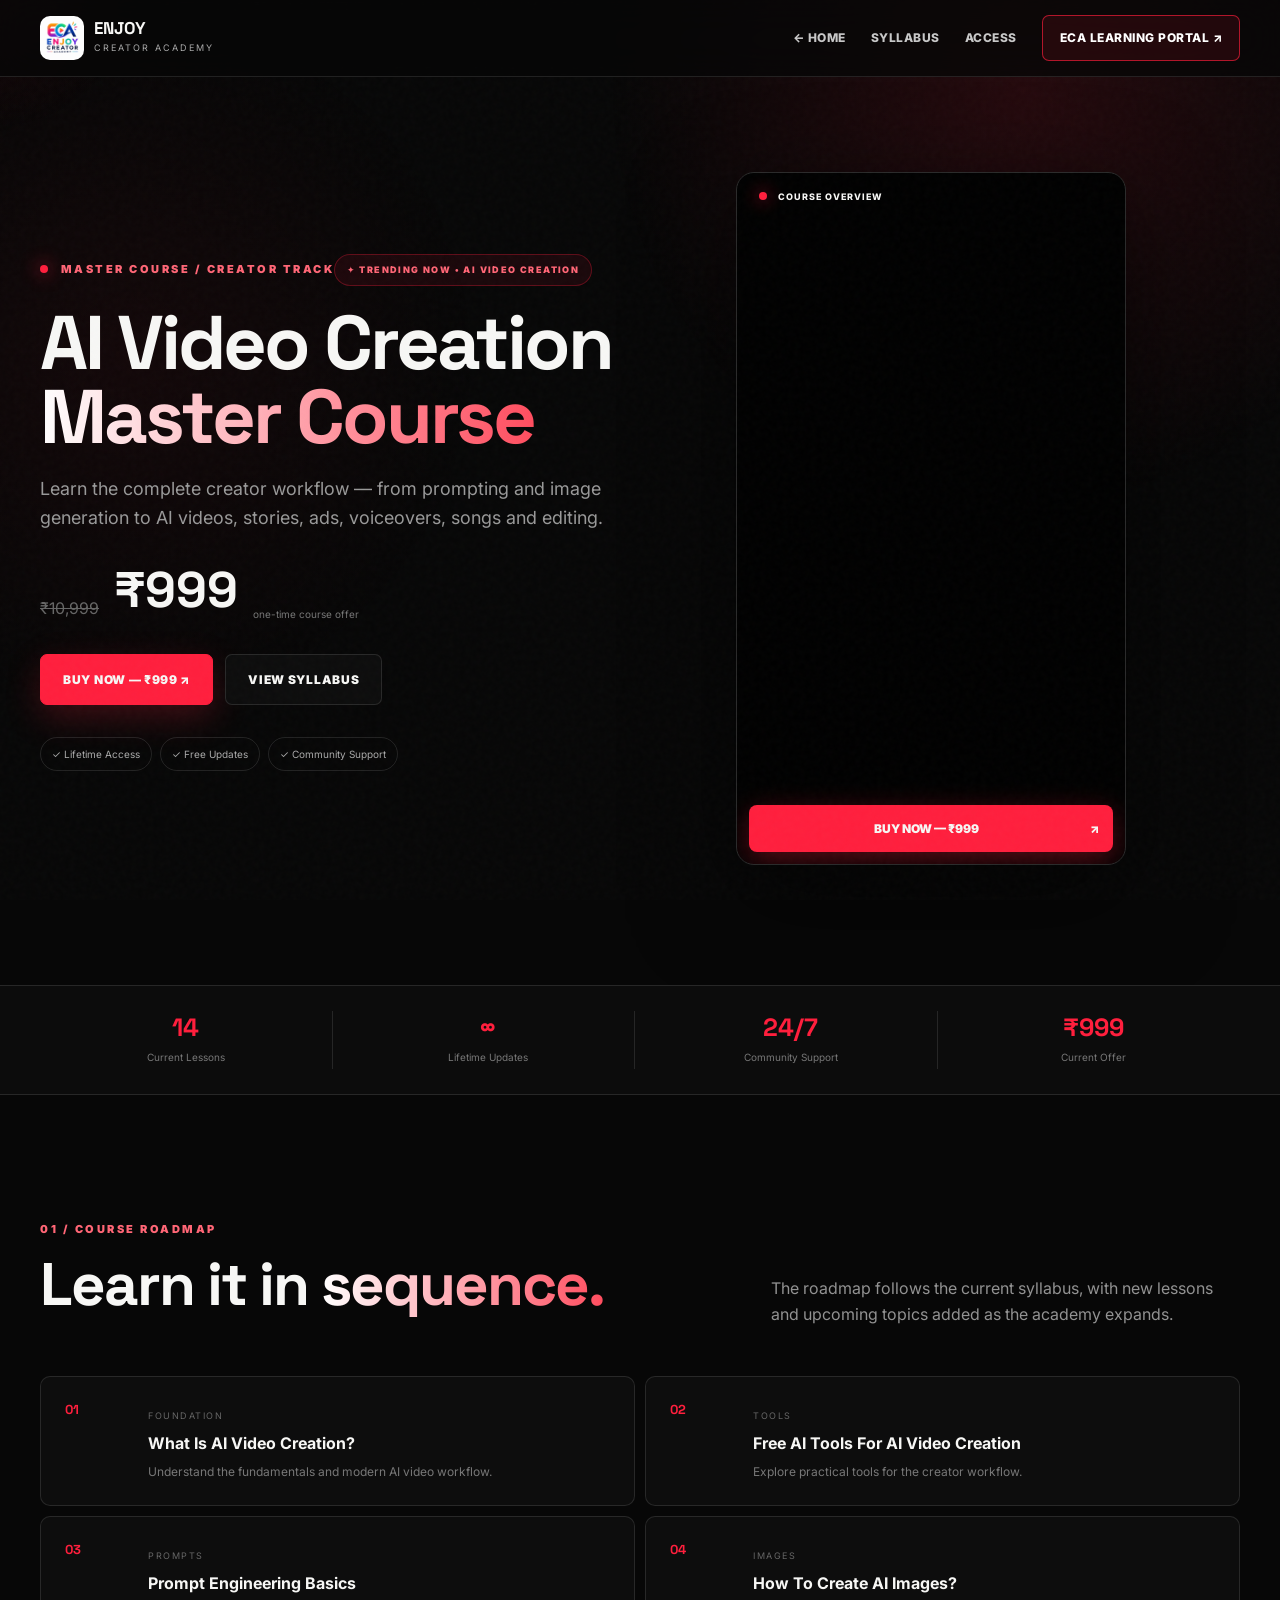
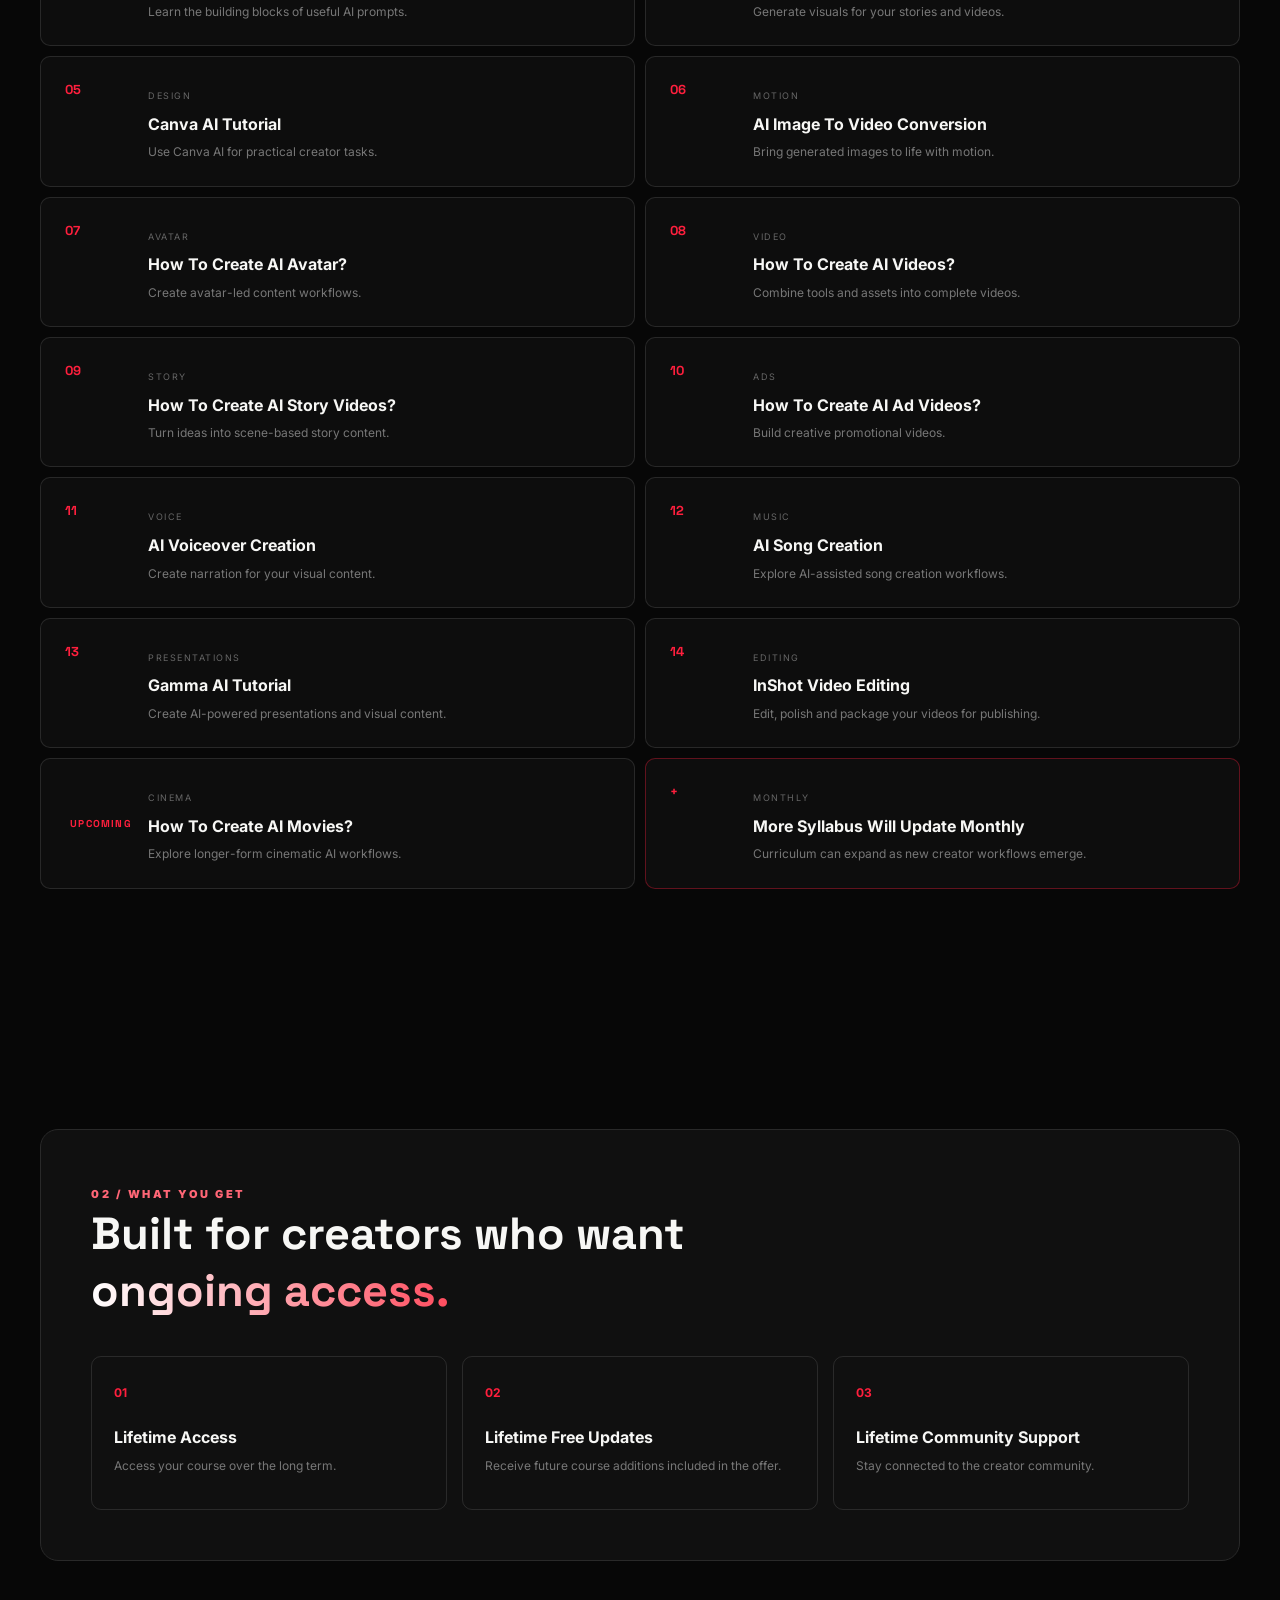
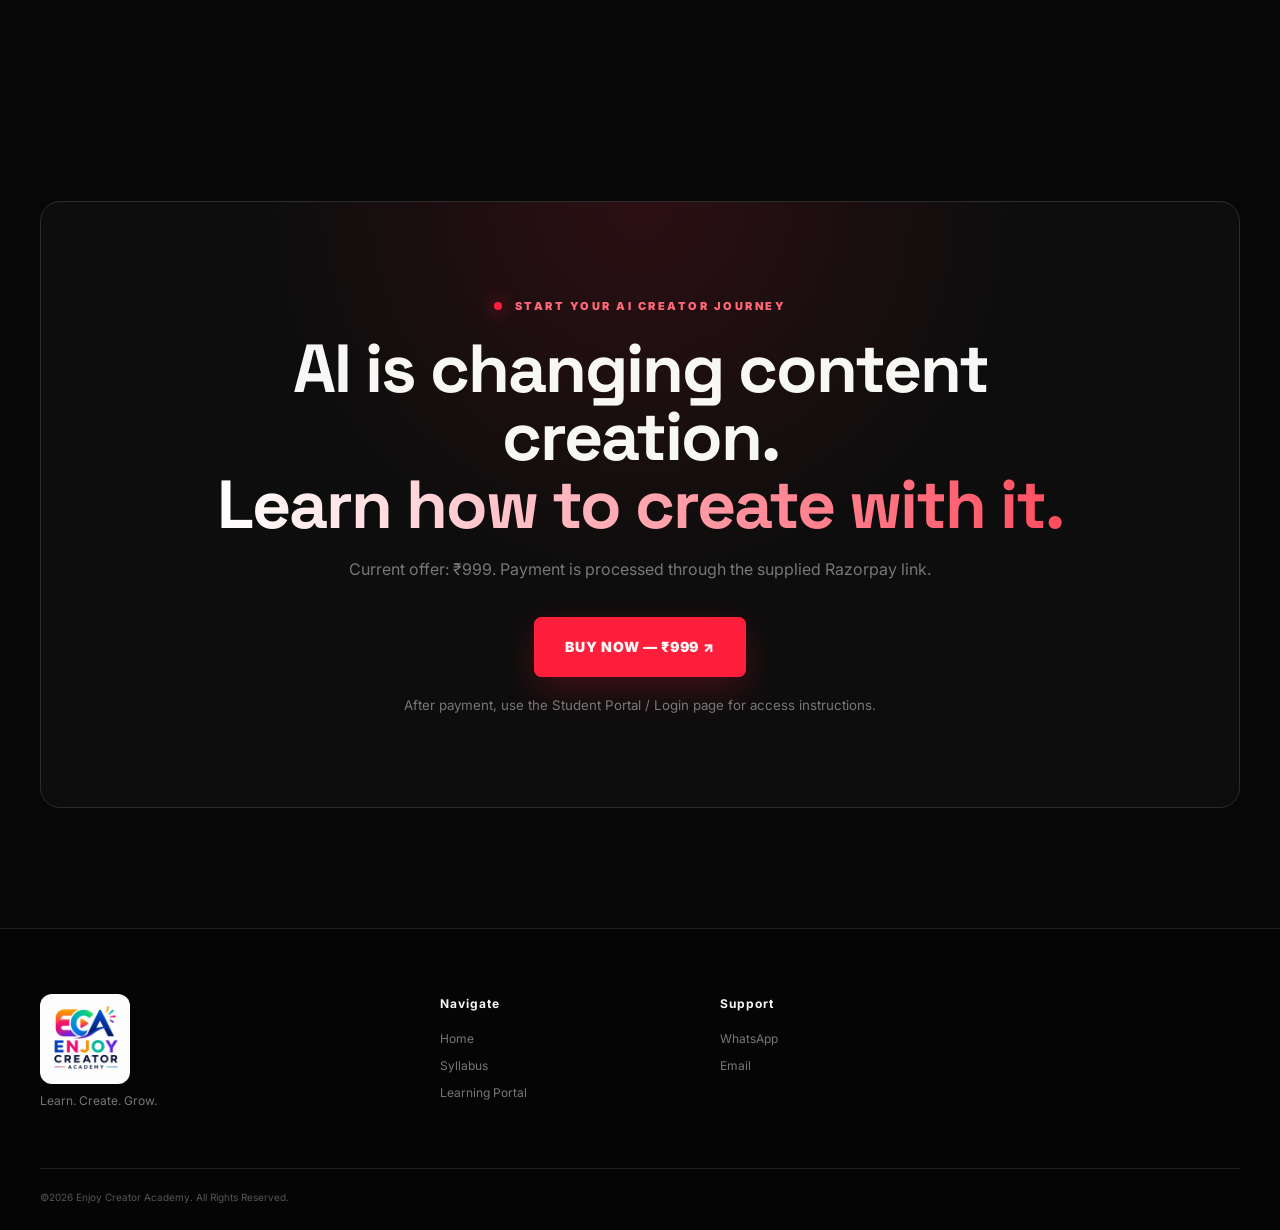
==== course.html @ feffe7a9 "Add files via upload" ====
<!DOCTYPE html>
<html lang="en">
<head>
  <meta charset="UTF-8"><meta name="viewport" content="width=device-width, initial-scale=1.0">
  <meta name="description" content="AI Video Creation Master Course by Enjoy Creator Academy — a structured 14-lesson roadmap covering AI images, video, avatars, stories, ads, voice, music and editing.">
  <meta property="og:type" content="product">
  <meta property="og:title" content="AI Video Creation Master Course | Enjoy Creator Academy">
  <meta property="og:description" content="A structured 14-lesson AI video creation roadmap with practical creator workflows.">
  <meta property="og:image" content="assets/eca-logo.jpg">
  <meta name="twitter:card" content="summary_large_image">
  <link rel="icon" href="assets/eca-logo.jpg" type="image/jpeg">
  <title>AI Video Creation Master Course | Enjoy Creator Academy</title>
  <link rel="preconnect" href="https://fonts.googleapis.com"><link rel="preconnect" href="https://fonts.gstatic.com" crossorigin>
  <link href="https://fonts.googleapis.com/css2?family=Inter:wght@400;500;600;700;800;900&family=Space+Grotesk:wght@500;600;700&display=swap" rel="stylesheet">
  <link rel="stylesheet" href="style.css">
</head>
<body class="course-page">
  <div class="noise"></div><div class="cursor-glow"></div>
  <header class="site-header"><div class="container nav-wrap">
    <a class="brand" href="index.html"><img src="assets/eca-logo.jpg" alt="ECA logo"><span><strong>ENJOY</strong><small>CREATOR ACADEMY</small></span></a>
    <nav class="main-nav static-nav"><a href="index.html">← HOME</a><a href="#syllabus">SYLLABUS</a><a href="#access">ACCESS</a><a class="nav-login" href="portal.html">ECA LEARNING PORTAL ↗</a></nav>
  </div></header>

  <main>
    <section class="course-hero section">
      <div class="container course-hero-grid">
        <div class="course-hero-copy reveal">
          <span class="eyebrow"><span></span> MASTER COURSE / CREATOR TRACK</span><div class="course-trending-badge">✦ TRENDING NOW • AI VIDEO CREATION</div>
          <h1>AI Video Creation <em>Master Course</em></h1>
          <p>Learn the complete creator workflow — from prompting and image generation to AI videos, stories, ads, voiceovers, songs and editing.</p>
          <div class="course-price"><span><del>₹10,999</del></span><strong>₹999</strong><small>one-time course offer</small></div>
          <div class="hero-actions"><a class="btn btn-primary magnetic" href="https://rzp.io/rzp/KGXR4D3" target="_blank" rel="noopener">BUY NOW — ₹999 ↗</a><a class="btn btn-ghost" href="#syllabus">VIEW SYLLABUS</a></div>
          <div class="mini-trust"><span>✓ Lifetime Access</span><span>✓ Free Updates</span><span>✓ Community Support</span></div>
        </div>
        <div class="course-video reveal"><div class="video-frame vertical"><div class="video-topline"><span class="live-dot"></span> COURSE OVERVIEW</div><iframe src="https://www.youtube.com/embed/_st41e0Zr7I?rel=0&modestbranding=1" title="AI Video Creation Master Course" allowfullscreen></iframe><a class="video-cta" href="https://rzp.io/rzp/KGXR4D3" target="_blank" rel="noopener">BUY NOW — ₹999 <span>↗</span></a></div></div>
      </div>
    </section>

    <section class="section dark-strip"><div class="container stat-strip"><div><b>14</b><span>Current Lessons</span></div><div><b>∞</b><span>Lifetime Updates</span></div><div><b>24/7</b><span>Community Support</span></div><div><b>₹999</b><span>Current Offer</span></div></div></section>

    <section class="section" id="syllabus">
      <div class="container">
        <div class="section-head reveal"><div><span class="kicker">01 / COURSE ROADMAP</span><h2>Learn it in <em>sequence.</em></h2></div><p>The roadmap follows the current syllabus, with new lessons and upcoming topics added as the academy expands.</p></div>
        <div class="syllabus-list">
          <div class="syllabus-item reveal"><span>01</span><div><small>FOUNDATION</small><h3>What Is AI Video Creation?</h3><p>Understand the fundamentals and modern AI video workflow.</p></div></div>
          <div class="syllabus-item reveal"><span>02</span><div><small>TOOLS</small><h3>Free AI Tools For AI Video Creation</h3><p>Explore practical tools for the creator workflow.</p></div></div>
          <div class="syllabus-item reveal"><span>03</span><div><small>PROMPTS</small><h3>Prompt Engineering Basics</h3><p>Learn the building blocks of useful AI prompts.</p></div></div>
          <div class="syllabus-item reveal"><span>04</span><div><small>IMAGES</small><h3>How To Create AI Images?</h3><p>Generate visuals for your stories and videos.</p></div></div>
          <div class="syllabus-item reveal"><span>05</span><div><small>DESIGN</small><h3>Canva AI Tutorial</h3><p>Use Canva AI for practical creator tasks.</p></div></div>
          <div class="syllabus-item reveal"><span>06</span><div><small>MOTION</small><h3>AI Image To Video Conversion</h3><p>Bring generated images to life with motion.</p></div></div>
          <div class="syllabus-item reveal"><span>07</span><div><small>AVATAR</small><h3>How To Create AI Avatar?</h3><p>Create avatar-led content workflows.</p></div></div>
          <div class="syllabus-item reveal"><span>08</span><div><small>VIDEO</small><h3>How To Create AI Videos?</h3><p>Combine tools and assets into complete videos.</p></div></div>
          <div class="syllabus-item reveal"><span>09</span><div><small>STORY</small><h3>How To Create AI Story Videos?</h3><p>Turn ideas into scene-based story content.</p></div></div>
          <div class="syllabus-item reveal"><span>10</span><div><small>ADS</small><h3>How To Create AI Ad Videos?</h3><p>Build creative promotional videos.</p></div></div>
          <div class="syllabus-item reveal"><span>11</span><div><small>VOICE</small><h3>AI Voiceover Creation</h3><p>Create narration for your visual content.</p></div></div>
          <div class="syllabus-item reveal"><span>12</span><div><small>MUSIC</small><h3>AI Song Creation</h3><p>Explore AI-assisted song creation workflows.</p></div></div>
          <div class="syllabus-item reveal"><span>13</span><div><small>PRESENTATIONS</small><h3>Gamma AI Tutorial</h3><p>Create AI-powered presentations and visual content.</p></div></div>
          <div class="syllabus-item reveal"><span>14</span><div><small>EDITING</small><h3>InShot Video Editing</h3><p>Edit, polish and package your videos for publishing.</p></div></div>
          <div class="syllabus-item reveal"><span class="upcoming-badge">UPCOMING</span><div><small>CINEMA</small><h3>How To Create AI Movies?</h3><p>Explore longer-form cinematic AI workflows.</p></div></div>
          <div class="syllabus-item update reveal"><span>+</span><div><small>MONTHLY</small><h3>More Syllabus Will Update Monthly</h3><p>Curriculum can expand as new creator workflows emerge.</p></div></div>
        </div>
      </div>
    </section>

    <section class="section" id="access">
      <div class="container">
        <div class="access-card reveal">
          <div><span class="kicker">02 / WHAT YOU GET</span><h2>Built for creators who want <em>ongoing access.</em></h2></div>
          <div class="access-points"><div><b>01</b><h3>Lifetime Access</h3><p>Access your course over the long term.</p></div><div><b>02</b><h3>Lifetime Free Updates</h3><p>Receive future course additions included in the offer.</p></div><div><b>03</b><h3>Lifetime Community Support</h3><p>Stay connected to the creator community.</p></div></div>
        </div>
      </div>
    </section>

    <section class="section final-cta">
      <div class="container final-cta-card reveal">
        <span class="eyebrow"><span></span> START YOUR AI CREATOR JOURNEY</span>
        <h2>AI is changing content creation.<br><em>Learn how to create with it.</em></h2>
        <p>Current offer: ₹999. Payment is processed through the supplied Razorpay link.</p>
        <a class="btn btn-primary btn-xl" href="https://rzp.io/rzp/KGXR4D3" target="_blank" rel="noopener">BUY NOW — ₹999 ↗</a>
        <small>After payment, use the Student Portal / Login page for access instructions.</small>
      </div>
    </section>
  </main>
  <footer class="footer"><div class="container footer-grid"><div><img src="assets/eca-logo.jpg" class="footer-logo" alt="ECA logo"><p>Learn. Create. Grow.</p></div><div><h4>Navigate</h4><a href="index.html">Home</a><a href="#syllabus">Syllabus</a><a href="portal.html">Learning Portal</a></div><div><h4>Support</h4><a href="https://wa.me/916381046840" target="_blank" rel="noopener">WhatsApp</a><a href="mailto:work.enjoycreatoracademy@gmail.com">Email</a></div></div><div class="container copyright">©2026 Enjoy Creator Academy. All Rights Reserved.</div></footer>
  <div class="mobile-sticky-cta"><a href="https://rzp.io/rzp/KGXR4D3" target="_blank" rel="noopener">BUY NOW — ₹999 <span>↗</span></a></div>
  <script type="application/ld+json">{"@context":"https://schema.org","@type":"Course","name":"AI Video Creation Master Course","description":"Structured 14-lesson AI video creation course by Enjoy Creator Academy.","provider":{"@type":"Organization","name":"Enjoy Creator Academy"},"offers":{"@type":"Offer","price":"999","priceCurrency":"INR"}}</script>
  <script src="script.js"></script>
</body>
</html>
---- style.css ----
:root{
  --bg:#070707;--bg2:#0d0d0d;--panel:#111;--panel2:#161616;--text:#f7f7f5;--muted:#a8a8a8;
  --red:#ff1f3d;--red2:#ff4d5f;--line:rgba(255,255,255,.11);--white:#fff;--max:1200px;
  --ease:cubic-bezier(.2,.75,.2,1);
}
*{box-sizing:border-box}html{scroll-behavior:smooth}body{margin:0;background:var(--bg);color:var(--text);font-family:Inter,system-ui,sans-serif;line-height:1.6;overflow-x:hidden}
body:before{content:"";position:fixed;inset:0;pointer-events:none;background:radial-gradient(circle at 80% 10%,rgba(255,31,61,.12),transparent 32%),radial-gradient(circle at 10% 40%,rgba(255,31,61,.05),transparent 28%);z-index:-2}
a{color:inherit;text-decoration:none}button,input{font:inherit}.container{width:min(var(--max),calc(100% - 40px));margin:auto}.section{padding:120px 0;position:relative}.noise{position:fixed;inset:0;opacity:.025;pointer-events:none;z-index:20;background-image:url("data:image/svg+xml,%3Csvg viewBox='0 0 180 180' xmlns='http://www.w3.org/2000/svg'%3E%3Cfilter id='n'%3E%3CfeTurbulence type='fractalNoise' baseFrequency='.9' numOctaves='4' stitchTiles='stitch'/%3E%3C/filter%3E%3Crect width='100%25' height='100%25' filter='url(%23n)'/%3E%3C/svg%3E")}
.cursor-glow{position:fixed;width:280px;height:280px;border-radius:50%;pointer-events:none;background:radial-gradient(circle,rgba(255,31,61,.08),transparent 65%);transform:translate(-50%,-50%);z-index:-1}
.site-header{position:sticky;top:0;z-index:50;background:rgba(7,7,7,.78);backdrop-filter:blur(18px);border-bottom:1px solid var(--line)}.nav-wrap{height:76px;display:flex;align-items:center;justify-content:space-between;gap:24px}
.brand{display:flex;align-items:center;gap:10px}.brand img{width:44px;height:44px;object-fit:cover;border-radius:10px}.brand strong{display:block;font:800 17px/1 Space Grotesk}.brand small{display:block;color:#aaa;font-size:9px;letter-spacing:2px;margin-top:4px}
.main-nav{display:flex;align-items:center;gap:25px}.main-nav a{font-size:12px;font-weight:800;letter-spacing:.5px;color:#c8c8c8;transition:.25s}.main-nav a:hover{color:#fff}.nav-login{padding:12px 17px!important;border:1px solid rgba(255,31,61,.65);background:rgba(255,31,61,.1);color:#fff!important;border-radius:7px}.menu-toggle{display:none;background:none;border:0;color:white}
.hero{min-height:calc(100vh - 76px);display:flex;align-items:center;overflow:hidden}.hero-grid{display:grid;grid-template-columns:1.05fr .95fr;align-items:center;gap:70px}.eyebrow,.kicker{font-size:11px;font-weight:900;letter-spacing:2.5px;color:#ff6676}.eyebrow span,.live-dot{display:inline-block;width:8px;height:8px;background:var(--red);border-radius:50%;margin-right:8px;box-shadow:0 0 18px var(--red)}
h1,h2,h3,h4,p{margin-top:0}.hero h1{font:800 clamp(46px,6vw,82px)/.98 Space Grotesk;letter-spacing:-3px;max-width:800px;margin:22px 0}.hero h1 em,h2 em,.course-hero h1 em,.portal-copy h1 em{font-style:normal;color:transparent;background:linear-gradient(90deg,#fff,var(--red2));background-clip:text;-webkit-background-clip:text}.hero-lead{font-size:18px;color:#b5b5b5;max-width:640px}.hero-actions{display:flex;gap:12px;flex-wrap:wrap;margin:32px 0}.btn{display:inline-flex;align-items:center;justify-content:center;gap:12px;padding:15px 22px;border-radius:7px;font-size:12px;font-weight:900;letter-spacing:.7px;border:1px solid var(--line);transition:.35s var(--ease);cursor:pointer}.btn-primary{background:var(--red);border-color:var(--red);box-shadow:0 12px 35px rgba(255,31,61,.22)}.btn-primary:hover{transform:translateY(-3px);box-shadow:0 18px 45px rgba(255,31,61,.35)}.btn-ghost{background:#0d0d0d}.btn-ghost:hover{border-color:#777;transform:translateY(-2px)}
.trust-row{display:flex;gap:35px;border-top:1px solid var(--line);padding-top:22px;margin-top:25px}.trust-row b{display:block;font:700 23px Space Grotesk}.trust-row span{font-size:11px;color:#888}
.hero-video-wrap{position:relative;justify-self:center}.video-frame{position:relative;background:#000;border:1px solid #2a2a2a;border-radius:18px;overflow:hidden;box-shadow:0 30px 100px rgba(0,0,0,.6)}.video-frame.vertical{width:min(390px,78vw);aspect-ratio:9/16}.video-frame iframe,.review-video iframe{width:100%;height:100%;border:0;display:block}.video-topline{position:absolute;z-index:2;top:10px;left:12px;background:rgba(0,0,0,.68);padding:7px 10px;border-radius:20px;font-size:9px;font-weight:800;letter-spacing:1px}.video-cta{position:absolute;left:12px;right:12px;bottom:12px;background:var(--red);padding:14px;border-radius:8px;text-align:center;font-weight:900;font-size:12px;box-shadow:0 8px 30px rgba(255,31,61,.35)}.video-cta span{float:right}.floating-chip{position:absolute;padding:11px 14px;background:#111;border:1px solid #333;border-radius:9px;font-size:10px;font-weight:900;letter-spacing:1px;box-shadow:0 15px 35px #000;animation:float 4s ease-in-out infinite}.chip-one{left:-45px;top:18%}.chip-two{right:-55px;bottom:18%;animation-delay:-2s}.hero-orb{position:absolute;border-radius:50%;filter:blur(1px);pointer-events:none}.orb-a{width:300px;height:300px;background:rgba(255,31,61,.1);right:8%;top:8%}.orb-b{width:180px;height:180px;border:1px solid rgba(255,31,61,.25);left:35%;bottom:0}
@keyframes float{50%{transform:translateY(-12px)}}@keyframes marquee{to{transform:translateX(-50%)}}@keyframes pulse{50%{transform:scale(1.06);opacity:.75}}@keyframes pulseBorder{0%,100%{box-shadow:0 0 0 0 rgba(255,31,61,0)}50%{box-shadow:0 0 0 5px rgba(255,31,61,.08)}}
.ticker{overflow:hidden;border-block:1px solid var(--line);background:#0a0a0a}.ticker-track{display:flex;gap:45px;white-space:nowrap;padding:18px 0;min-width:max-content;animation:marquee 25s linear infinite;font:800 14px Space Grotesk;letter-spacing:3px}.ticker i{color:var(--red);font-style:normal}
.section-head{display:grid;grid-template-columns:1fr .7fr;gap:60px;align-items:end;margin-bottom:48px}.section-head h2{font:700 clamp(36px,5vw,60px)/1.05 Space Grotesk;letter-spacing:-2px;margin:12px 0}.section-head>p{color:#929292;margin:0}.feature-grid{display:grid;grid-template-columns:repeat(4,1fr);gap:12px}.feature-card,.lesson,.service-card,.coming{background:linear-gradient(145deg,#121212,#0b0b0b);border:1px solid var(--line);padding:28px;border-radius:12px;transition:.4s var(--ease)}.feature-card:hover,.lesson:hover,.service-card:hover,.coming:hover{transform:translateY(-7px);border-color:rgba(255,31,61,.45)}.feature-card .icon{display:block;color:var(--red);font-size:24px;margin-bottom:50px}.feature-card h3,.lesson h3,.service-card h3,.coming h3{font-size:17px}.feature-card p,.lesson p,.service-card p,.coming p{color:#858585;font-size:13px}
.course-showcase{padding-top:40px}.course-card{display:grid;grid-template-columns:380px 1fr;gap:55px;align-items:center;background:linear-gradient(120deg,#151515,#090909);border:1px solid #2a2a2a;border-radius:20px;padding:45px;overflow:hidden;position:relative}.course-card:after{content:"";position:absolute;width:300px;height:300px;border-radius:50%;right:-120px;top:-120px;background:rgba(255,31,61,.12);filter:blur(40px)}.course-art{aspect-ratio:1;background:radial-gradient(circle at 50% 40%,#2d2d2d,#090909 62%);border:1px solid #333;border-radius:18px;display:grid;place-items:center;position:relative;overflow:hidden}.art-ring{position:absolute;width:72%;aspect-ratio:1;border:1px solid rgba(255,31,61,.7);border-radius:50%;animation:pulse 4s ease-in-out infinite}.art-play{width:76px;height:76px;border-radius:50%;display:grid;place-items:center;background:var(--red);font-size:20px;padding-left:4px;box-shadow:0 0 70px rgba(255,31,61,.35)}.course-art span{position:absolute;left:22px;bottom:20px;font:800 25px/1 Space Grotesk;letter-spacing:-1px}.course-info h2{font:700 45px/1.05 Space Grotesk;margin:14px 0}.course-info h2 em{font-style:normal}.course-info>p{color:#969696;max-width:650px}.course-pills,.mini-trust{display:flex;gap:8px;flex-wrap:wrap;margin:25px 0}.course-pills span,.mini-trust span{border:1px solid var(--line);padding:8px 11px;border-radius:100px;font-size:10px;color:#aaa}.price-row{display:flex;justify-content:space-between;align-items:end;gap:20px;margin-top:35px}.price-row small,.course-price small{display:block;color:#777;font-size:10px}.price-row strong{display:block;font:800 36px Space Grotesk}.price-row del{color:#666;font-size:15px;margin-right:8px}
.lesson-grid{display:grid;grid-template-columns:repeat(4,1fr);gap:10px}.lesson{min-height:190px}.lesson>span{font:800 12px Space Grotesk;color:var(--red);border:1px solid rgba(255,31,61,.35);padding:6px 8px;border-radius:6px}.lesson h3{margin-top:35px}.lesson.update{border-color:rgba(255,31,61,.35);background:linear-gradient(145deg,rgba(255,31,61,.1),#0b0b0b)}
.benefits{background:#0a0a0a;border-block:1px solid var(--line)}.benefits-wrap{display:grid;grid-template-columns:.8fr 1.2fr;gap:100px}.benefit-copy h2{font:700 52px/1 Space Grotesk;letter-spacing:-2px;margin:15px 0}.benefit-copy p{color:#888}.benefit{display:grid;grid-template-columns:70px 1fr;gap:20px;padding:22px 0;border-bottom:1px solid var(--line)}.benefit b{color:var(--red);font:800 14px Space Grotesk}.benefit h3{margin:0 0 5px;font-size:18px}.benefit p{margin:0;color:#777;font-size:13px}
.review-video-grid{display:grid;grid-template-columns:repeat(4,1fr);gap:15px}.review-video{aspect-ratio:9/16;border:3px solid #2a2a2a;border-radius:15px;overflow:hidden;background:#000;box-shadow:0 15px 40px rgba(0,0,0,.4)}.chat-title{margin:80px 0 25px}.chat-title h3{font:700 30px Space Grotesk;margin:10px 0 5px}.chat-title p{color:#777}.chat-grid{display:grid;grid-template-columns:repeat(5,1fr);gap:10px}.chat-card{padding:20px;border:1px solid var(--line);background:#101010;border-radius:10px;min-height:120px}.chat-card small{font-size:9px;color:var(--red);font-weight:900;letter-spacing:1px}.chat-card p{font-size:13px;color:#bbb;margin-top:12px}
.chat-card{position:relative;overflow:hidden;transition:.35s var(--ease)}.chat-card:before{content:"";position:absolute;left:0;top:0;width:3px;height:100%;background:var(--red);transform:scaleY(.2);transform-origin:top;transition:.35s}.chat-card:hover{transform:translateY(-6px);border-color:rgba(255,31,61,.45);box-shadow:0 18px 45px rgba(0,0,0,.3)}.chat-card:hover:before{transform:scaleY(1)}.feedback-tag{display:inline-block;margin-top:14px;padding:5px 8px;border:1px solid rgba(255,31,61,.2);border-radius:999px;color:#777;font-size:8px;font-weight:900;letter-spacing:1px}
.certificate-grid{display:grid;grid-template-columns:repeat(2,1fr);gap:15px}.certificate{padding:0;background:#0b0b0b;border:1px solid #292929;border-radius:12px;overflow:hidden;cursor:zoom-in;transition:.4s}.certificate:hover{transform:scale(1.015);border-color:#555}.certificate img{width:100%;display:block}
.mentor{background:#0a0a0a}.mentor-grid{display:grid;grid-template-columns:.75fr 1.25fr;gap:80px;align-items:center}.mentor-photo{border:1px solid #292929;border-radius:20px;overflow:hidden;box-shadow:0 30px 80px rgba(0,0,0,.55)}.mentor-photo img{width:100%;display:block;aspect-ratio:3/4;object-fit:cover}.mentor-copy h2{font:700 clamp(40px,5vw,65px)/1 Space Grotesk;letter-spacing:-2px;margin:14px 0}.mentor-copy h4{color:#ccc;margin-bottom:25px}.mentor-copy p{color:#999;max-width:680px}.contact-link{display:inline-flex;gap:30px;border-bottom:1px solid var(--red);padding:15px 0;font-size:11px;font-weight:900;letter-spacing:1px}.mentor-stats{display:flex;gap:35px;margin-top:45px}.mentor-stats b{display:block;font:800 27px Space Grotesk;color:var(--red)}.mentor-stats span{font-size:10px;color:#777}
.service-grid,.coming-grid{display:grid;grid-template-columns:repeat(3,1fr);gap:12px}.service-card,.coming{min-height:220px}.service-card span,.coming>span{color:var(--red);font:800 11px Space Grotesk}.service-card h3,.coming h3{margin-top:80px}.coming-grid{grid-template-columns:repeat(4,1fr)}.coming{min-height:210px}.coming h3{margin-top:55px}
.faq-wrap{max-width:950px}.faq-list{border-top:1px solid var(--line)}details{border-bottom:1px solid var(--line);padding:20px 0}summary{cursor:pointer;font-weight:700;list-style:none;display:flex;justify-content:space-between;gap:20px}summary:after{content:"+";color:var(--red);font-size:20px}details[open] summary:after{content:"−"}details p{color:#888;font-size:14px;max-width:760px;padding-top:12px;margin:0}
.contact-card{background:linear-gradient(120deg,#171717,#0d0d0d);border:1px solid #303030;border-radius:18px;padding:50px;display:grid;grid-template-columns:1fr .9fr;gap:60px;align-items:center}.contact-card h2{font:700 52px/1 Space Grotesk;margin:12px 0}.contact-card p{color:#888}.contact-actions{display:grid;gap:10px}.contact-actions>a:not(.btn){border:1px solid var(--line);padding:15px;border-radius:8px;background:#0c0c0c}.contact-actions small{display:block;color:#777;font-size:9px;letter-spacing:1px}.contact-actions strong{display:block;font-size:14px;margin-top:3px}
.footer{border-top:1px solid var(--line);padding:65px 0 25px;background:#050505}.footer-grid{display:grid;grid-template-columns:1.5fr repeat(3,1fr);gap:40px}.footer-logo{width:90px;height:90px;object-fit:cover;border-radius:12px}.footer p,.footer a{color:#777;font-size:12px}.footer h4{font-size:12px;letter-spacing:1px}.footer a{display:block;margin:8px 0}.copyright{border-top:1px solid var(--line);margin-top:45px;padding-top:20px;color:#555;font-size:10px}

/* Floating course reminder */
.floating-reminder{position:fixed;top:92px;right:22px;width:min(310px,calc(100vw - 32px));padding:20px 20px 18px;background:linear-gradient(145deg,#171717,#080808);border:1px solid rgba(255,31,61,.45);border-radius:16px;box-shadow:0 22px 70px rgba(0,0,0,.65),0 0 35px rgba(255,31,61,.12);z-index:80;opacity:0;visibility:hidden;transform:translate3d(35px,-10px,0) scale(.96);transition:opacity .45s ease,transform .45s ease,visibility .45s ease;overflow:hidden}
.floating-reminder:before{content:"";position:absolute;inset:-2px;background:linear-gradient(120deg,transparent 20%,rgba(255,31,61,.18),transparent 55%);transform:translateX(-120%);animation:reminderShine 4.5s ease-in-out infinite;pointer-events:none}
.floating-reminder.show{opacity:1;visibility:visible;transform:translate3d(0,0,0) scale(1)}
.floating-reminder .reminder-close{position:absolute;top:8px;right:10px;width:28px;height:28px;border:1px solid #333;border-radius:50%;background:#111;color:#aaa;font-size:19px;line-height:1;cursor:pointer;z-index:2;transition:.25s}
.floating-reminder .reminder-close:hover{color:#fff;border-color:var(--red);transform:rotate(90deg)}
.mini-trend{display:inline-flex;align-items:center;gap:6px;color:#ff6676;font-size:9px;font-weight:900;letter-spacing:1.4px;margin-bottom:10px;animation:pulseText 1.8s ease-in-out infinite}
.floating-reminder strong{display:block;font:800 20px/1.05 Space Grotesk;letter-spacing:-.5px;padding-right:25px}
.floating-reminder small{display:block;color:#777;font-size:10px;margin:10px 0 14px}
.floating-reminder>a{display:block;text-align:center;background:var(--red);color:#fff;padding:11px 14px;border-radius:8px;font-size:10px;font-weight:900;letter-spacing:.8px;box-shadow:0 8px 25px rgba(255,31,61,.25);transition:.25s}
.floating-reminder>a:hover{transform:translateY(-2px);box-shadow:0 12px 32px rgba(255,31,61,.35)}
@keyframes reminderShine{0%,55%{transform:translateX(-120%)}75%,100%{transform:translateX(120%)}}
@keyframes pulseText{0%,100%{opacity:1}50%{opacity:.55}}
@media(max-width:640px){.floating-reminder{top:78px;right:12px;width:calc(100vw - 24px);padding:16px 16px 14px;border-radius:13px}.floating-reminder strong{font-size:17px}.floating-reminder small{margin:7px 0 10px}.floating-reminder>a{padding:10px}.floating-reminder .reminder-close{top:7px;right:7px}}
.lightbox{position:fixed;inset:0;background:rgba(0,0,0,.92);z-index:100;display:none;place-items:center;padding:30px}.lightbox.open{display:grid}.lightbox img{max-width:95vw;max-height:90vh;border-radius:8px}.lightbox-close{position:absolute;top:20px;right:25px;border:0;background:none;color:#fff;font-size:40px;cursor:pointer}
.reveal{opacity:0;transform:translateY(28px);transition:opacity .8s var(--ease),transform .8s var(--ease)}.reveal.visible{opacity:1;transform:none}
.course-hero{padding-top:95px}.course-trending-badge{display:inline-flex;margin-top:12px;padding:8px 12px;border:1px solid rgba(255,31,61,.3);border-radius:999px;background:rgba(255,31,61,.08);color:#ff6676;font-size:9px;font-weight:900;letter-spacing:1.4px;animation:pulseBorder 2.8s ease-in-out infinite}.course-hero-grid{display:grid;grid-template-columns:1.1fr .9fr;align-items:center;gap:80px}.course-hero h1{font:800 clamp(48px,6vw,76px)/.98 Space Grotesk;letter-spacing:-3px;margin:20px 0}.course-hero p{font-size:18px;color:#999;max-width:700px}.course-price{display:flex;align-items:end;gap:15px;margin-top:25px}.course-price del{color:#666}.course-price strong{font:800 50px Space Grotesk}.dark-strip{padding:25px 0;background:#0c0c0c;border-block:1px solid var(--line)}.stat-strip{display:grid;grid-template-columns:repeat(4,1fr);gap:10px}.stat-strip div{text-align:center;border-right:1px solid var(--line)}.stat-strip div:last-child{border:0}.stat-strip b{display:block;font:800 25px Space Grotesk;color:var(--red)}.stat-strip span{font-size:10px;color:#777}.syllabus-list{display:grid;grid-template-columns:repeat(2,1fr);gap:10px}.syllabus-item{display:grid;grid-template-columns:65px 1fr;gap:18px;padding:24px;border:1px solid var(--line);border-radius:10px;background:#0d0d0d;transition:.3s}.syllabus-item:hover{border-color:#555;transform:translateX(4px)}.syllabus-item>span{font:800 13px Space Grotesk;color:var(--red)}.syllabus-item small{color:#666;letter-spacing:1.5px;font-size:9px}.syllabus-item h3{font-size:16px;margin:5px 0}.syllabus-item p{font-size:12px;color:#777;margin:0}.syllabus-item.update{border-color:rgba(255,31,61,.35)}
.access-card{background:#101010;border:1px solid #292929;border-radius:18px;padding:50px}.access-card h2{font:700 45px Space Grotesk;max-width:650px}.access-points{display:grid;grid-template-columns:repeat(3,1fr);gap:15px;margin-top:35px}.access-points>div{padding:22px;border:1px solid var(--line);border-radius:10px}.access-points b{color:var(--red);font-size:12px}.access-points h3{font-size:16px;margin:20px 0 5px}.access-points p{font-size:12px;color:#777}.final-cta{text-align:center}.final-cta-card{padding:90px 30px;border:1px solid #2c2c2c;border-radius:20px;background:radial-gradient(circle at 50% 0,rgba(255,31,61,.13),transparent 45%),#0d0d0d}.final-cta h2{font:700 clamp(40px,6vw,68px)/1 Space Grotesk;letter-spacing:-2px;margin:18px auto;max-width:900px}.final-cta p,.final-cta small{display:block;color:#777}.btn-xl{font-size:14px;padding:18px 30px;margin:18px 0}
.portal-main{min-height:calc(100vh - 76px)}.portal-login{padding-top:90px}.portal-grid{display:grid;grid-template-columns:1.15fr .85fr;align-items:center;gap:90px}.portal-copy h1{font:800 clamp(48px,6vw,75px)/.98 Space Grotesk;letter-spacing:-3px;margin:20px 0}.portal-copy>p{color:#999;font-size:18px;max-width:650px}.portal-feature-list{display:grid;gap:10px;margin-top:30px}.portal-feature-list span{color:#bbb;font-size:13px}.login-card{background:#101010;border:1px solid #303030;border-radius:16px;padding:35px;box-shadow:0 30px 80px rgba(0,0,0,.45)}.login-logo img{width:65px;height:65px;border-radius:12px;object-fit:cover;margin-bottom:20px}.login-card h2{font:700 35px Space Grotesk;margin:10px 0}.muted{color:#777;font-size:12px}.login-card form{display:grid;gap:15px;margin-top:25px}.login-card label{font-size:10px;color:#999;font-weight:800;letter-spacing:.5px}.login-card input{width:100%;margin-top:7px;padding:14px;border:1px solid #303030;background:#090909;color:#fff;border-radius:7px;outline:none}.login-card input:focus{border-color:var(--red)}.full{width:100%}.portal-note{margin:15px 0;padding:12px;background:#0b0b0b;border:1px solid var(--line);border-radius:7px;color:#666;font-size:10px}.drive-access{display:block;text-align:center;padding:14px;border:1px solid rgba(255,31,61,.4);border-radius:7px;color:#ff6978;font-size:11px;font-weight:900}.small-link{display:block;text-align:center;color:#777;font-size:10px;margin-top:18px}.portal-course{border-top:1px solid var(--line);background:#0a0a0a}.portal-course-grid{display:grid;grid-template-columns:330px 1fr;gap:40px}.portal-course-video .video-frame{margin:auto}.portal-lessons{display:grid;grid-template-columns:repeat(2,1fr);gap:8px;align-content:start}.portal-lesson{padding:13px;border:1px solid var(--line);border-radius:7px;background:#101010;font-size:11px;color:#aaa}.portal-lesson span{color:var(--red);font-weight:900;margin-right:10px}.portal-buy{display:flex;align-items:center;justify-content:space-between;gap:20px;padding:25px;margin-top:35px;border:1px solid #303030;border-radius:12px;background:#101010}.portal-buy h3{margin:7px 0 0;font:700 24px Space Grotesk}.legal-content{max-width:850px}.legal-content h1{font:700 55px Space Grotesk}.legal-content h2{font:700 28px Space Grotesk;margin-top:55px}.legal-content p{color:#999}

@media(max-width:1000px){
  .hero-grid,.course-hero-grid,.portal-grid,.mentor-grid,.benefits-wrap{grid-template-columns:1fr}.hero{padding-top:80px}.hero-video-wrap{margin-top:20px}.section-head{grid-template-columns:1fr;gap:15px}.feature-grid{grid-template-columns:repeat(2,1fr)}.lesson-grid{grid-template-columns:repeat(2,1fr)}.review-video-grid{grid-template-columns:repeat(2,1fr)}.chat-grid{grid-template-columns:repeat(2,1fr)}.coming-grid{grid-template-columns:repeat(2,1fr)}.course-card{grid-template-columns:1fr}.course-art{max-width:380px}.mentor-photo{max-width:500px}.service-grid{grid-template-columns:1fr}.portal-course-grid{grid-template-columns:1fr}.portal-course-video .video-frame{margin:0}.contact-card{grid-template-columns:1fr}.footer-grid{grid-template-columns:1.5fr 1fr 1fr 1fr}.syllabus-list{grid-template-columns:1fr}.access-points{grid-template-columns:1fr 1fr}.hero-copy{order:1}.hero-video-wrap{order:2}
}
@media(max-width:720px){
  .container{width:min(var(--max),calc(100% - 24px))}.section{padding:80px 0}.site-header{background:rgba(5,5,5,.96)}.nav-wrap{height:68px}.brand img{width:40px;height:40px}.brand strong{font-size:15px}.brand small{font-size:8px}.menu-toggle{display:grid;gap:5px;padding:8px}.menu-toggle span{display:block;width:24px;height:2px;background:#fff}.main-nav{position:absolute;top:68px;left:12px;right:12px;background:#0b0b0b;border:1px solid #292929;border-radius:10px;padding:12px;display:none;flex-direction:column;align-items:stretch;box-shadow:0 25px 60px rgba(0,0,0,.7)}.main-nav.open{display:flex}.main-nav a{padding:12px 10px;border-bottom:1px solid #1d1d1d}.main-nav a:last-child{border:0}.static-nav{display:flex;position:static;background:transparent;border:0;box-shadow:none;flex-direction:row;padding:0;gap:8px}.static-nav a{padding:8px;border:0;font-size:9px}.static-nav .nav-login{display:none}.hero h1{font-size:46px;letter-spacing:-2px}.hero-lead{font-size:15px}.trust-row{gap:18px}.trust-row b{font-size:19px}.floating-chip{display:none}.feature-grid,.lesson-grid,.review-video-grid,.coming-grid,.chat-grid,.access-points{grid-template-columns:repeat(2,1fr)}.feature-card{padding:20px;min-height:190px}.feature-card .icon{margin-bottom:35px}.course-card{padding:25px;gap:30px}.course-info h2{font-size:34px}.price-row{align-items:start;flex-direction:column}.benefit-copy h2{font-size:42px}.certificate-grid{grid-template-columns:1fr}.mentor-stats{gap:20px}.mentor-stats span{font-size:9px}.contact-card{padding:28px}.contact-card h2{font-size:42px}.footer-grid{grid-template-columns:1fr 1fr}.course-hero{padding-top:60px}.course-hero h1,.portal-copy h1{font-size:48px}.course-price strong{font-size:43px}.stat-strip{grid-template-columns:repeat(2,1fr);gap:20px}.stat-strip div{border:0}.access-card{padding:28px}.access-card h2{font-size:35px}.final-cta-card{padding:60px 20px}.portal-grid{gap:40px}.portal-course-grid{gap:30px}.portal-lessons{grid-template-columns:1fr}.login-card{padding:25px}.video-frame.vertical{width:min(330px,88vw)}.syllabus-item{grid-template-columns:45px 1fr}.chat-title{margin-top:60px}
}
@media(max-width:430px){.hero h1{font-size:40px}.feature-grid,.lesson-grid,.review-video-grid,.coming-grid,.chat-grid{grid-template-columns:1fr}.review-video-grid .review-video{max-width:270px;margin:auto;width:100%}.hero-actions .btn{width:100%}.course-pills span{font-size:9px}.footer-grid{grid-template-columns:1fr}.static-nav a{font-size:8px}.course-hero h1,.portal-copy h1{font-size:42px}}

/* Stability / access-card fixes */
.portal-access-card{position:relative;overflow:hidden}
.portal-access-card:before{content:"";position:absolute;inset:-40%;background:radial-gradient(circle,rgba(255,31,61,.10),transparent 55%);pointer-events:none}
.portal-access-card>*{position:relative;z-index:1}
.portal-trending-badge{display:inline-flex;align-items:center;gap:7px;margin:2px 0 8px;padding:7px 10px;border:1px solid rgba(255,31,61,.35);border-radius:999px;background:rgba(255,31,61,.08);color:#ff6676;font-size:9px;font-weight:900;letter-spacing:1.2px;animation:pulseBorder 2.5s ease-in-out infinite}
.portal-access-points{display:grid;grid-template-columns:1fr 1fr;gap:9px;margin:20px 0}
.portal-access-points span{padding:11px;border:1px solid var(--line);border-radius:8px;background:#0b0b0b;color:#aaa;font-size:11px}
.portal-login-btn{margin-top:4px}
.course-reminder-strip{position:relative;padding:18px 0;background:linear-gradient(90deg,#090909,#12090b,#090909);border-block:1px solid rgba(255,31,61,.16);overflow:hidden}
.course-reminder-strip:before{content:"";position:absolute;inset:0;background:linear-gradient(110deg,transparent 20%,rgba(255,31,61,.08),transparent 60%);transform:translateX(-100%);animation:reminderShine 7s linear infinite;pointer-events:none}
.reminder-inner{position:relative;display:flex;align-items:center;justify-content:space-between;gap:18px}
.reminder-inner strong{font:800 15px/1.1 Space Grotesk}.reminder-inner small{display:block;color:#777;font-size:10px;margin-top:4px}
.reminder-inner .btn{padding:10px 14px;font-size:10px;white-space:nowrap}
@media(max-width:640px){.portal-access-points{grid-template-columns:1fr}.reminder-inner{align-items:stretch;flex-direction:column}.reminder-inner .btn{width:100%}}
.upcoming-badge{display:inline-flex!important;align-items:center;justify-content:center;min-width:72px;padding:7px 10px;border-radius:999px;font-size:10px!important;letter-spacing:.12em;font-weight:800;text-transform:uppercase}


/* Premium V2 enhancements — navigation intentionally unchanged */
.trust-section{padding:58px 0;border-block:1px solid var(--line);background:linear-gradient(180deg,#090909,#0d0d0d)}
.trust-section-grid{display:grid;grid-template-columns:.85fr 1.15fr;gap:50px;align-items:center}
.trust-intro h2{font:700 clamp(34px,4vw,52px)/1.02 Space Grotesk;letter-spacing:-2px;margin:12px 0}
.trust-intro p{color:#888;max-width:520px;line-height:1.7;margin:0}
.trust-points{display:grid;grid-template-columns:repeat(2,1fr);gap:10px}
.trust-points>div{padding:20px;border:1px solid var(--line);border-radius:14px;background:#0b0b0b;transition:.3s ease}
.trust-points>div:hover{transform:translateY(-3px);border-color:rgba(255,31,61,.35)}
.trust-points b{display:block;color:var(--red);font:800 11px Space Grotesk;margin-bottom:15px}
.trust-points strong{display:block;font-size:15px;margin-bottom:5px}
.trust-points span{display:block;color:#777;font-size:11px;line-height:1.5}
.offer-note{display:block;color:#777;font-size:10px;margin-top:5px}
.enrollment-flow{background:#090909}
.enroll-steps{display:grid;grid-template-columns:repeat(3,1fr);gap:12px}
.enroll-step{padding:25px;border:1px solid var(--line);border-radius:15px;background:#0d0d0d;position:relative;overflow:hidden}
.enroll-step:after{content:"";position:absolute;right:-35px;top:-35px;width:90px;height:90px;border-radius:50%;background:rgba(255,31,61,.07)}
.enroll-step>span{color:var(--red);font:800 12px Space Grotesk}
.enroll-step h3{font-size:18px;margin:24px 0 7px}.enroll-step p{font-size:12px;color:#777;line-height:1.6;margin:0}
.mobile-sticky-cta{display:none}
@media(max-width:720px){
  .trust-section{padding:55px 0}.trust-section-grid{grid-template-columns:1fr;gap:25px}.trust-points{grid-template-columns:1fr 1fr}.enroll-steps{grid-template-columns:1fr;gap:10px}
  .price-row strong{font-size:36px}.offer-note{font-size:9px}
  body{padding-bottom:70px}
  .mobile-sticky-cta{display:block;position:fixed;left:12px;right:12px;bottom:12px;z-index:9999}
  .mobile-sticky-cta a{display:flex;align-items:center;justify-content:center;gap:12px;width:100%;padding:15px 18px;border-radius:12px;background:linear-gradient(135deg,#ff1f3d,#c90d25);color:#fff;font:900 12px Space Grotesk;letter-spacing:.05em;box-shadow:0 12px 35px rgba(0,0,0,.65),0 0 25px rgba(255,31,61,.18);border:1px solid rgba(255,255,255,.12)}
  .mobile-sticky-cta span{font-size:16px}
}
@media(max-width:430px){.trust-points{grid-template-columns:1fr}.enroll-step h3{margin-top:16px}}
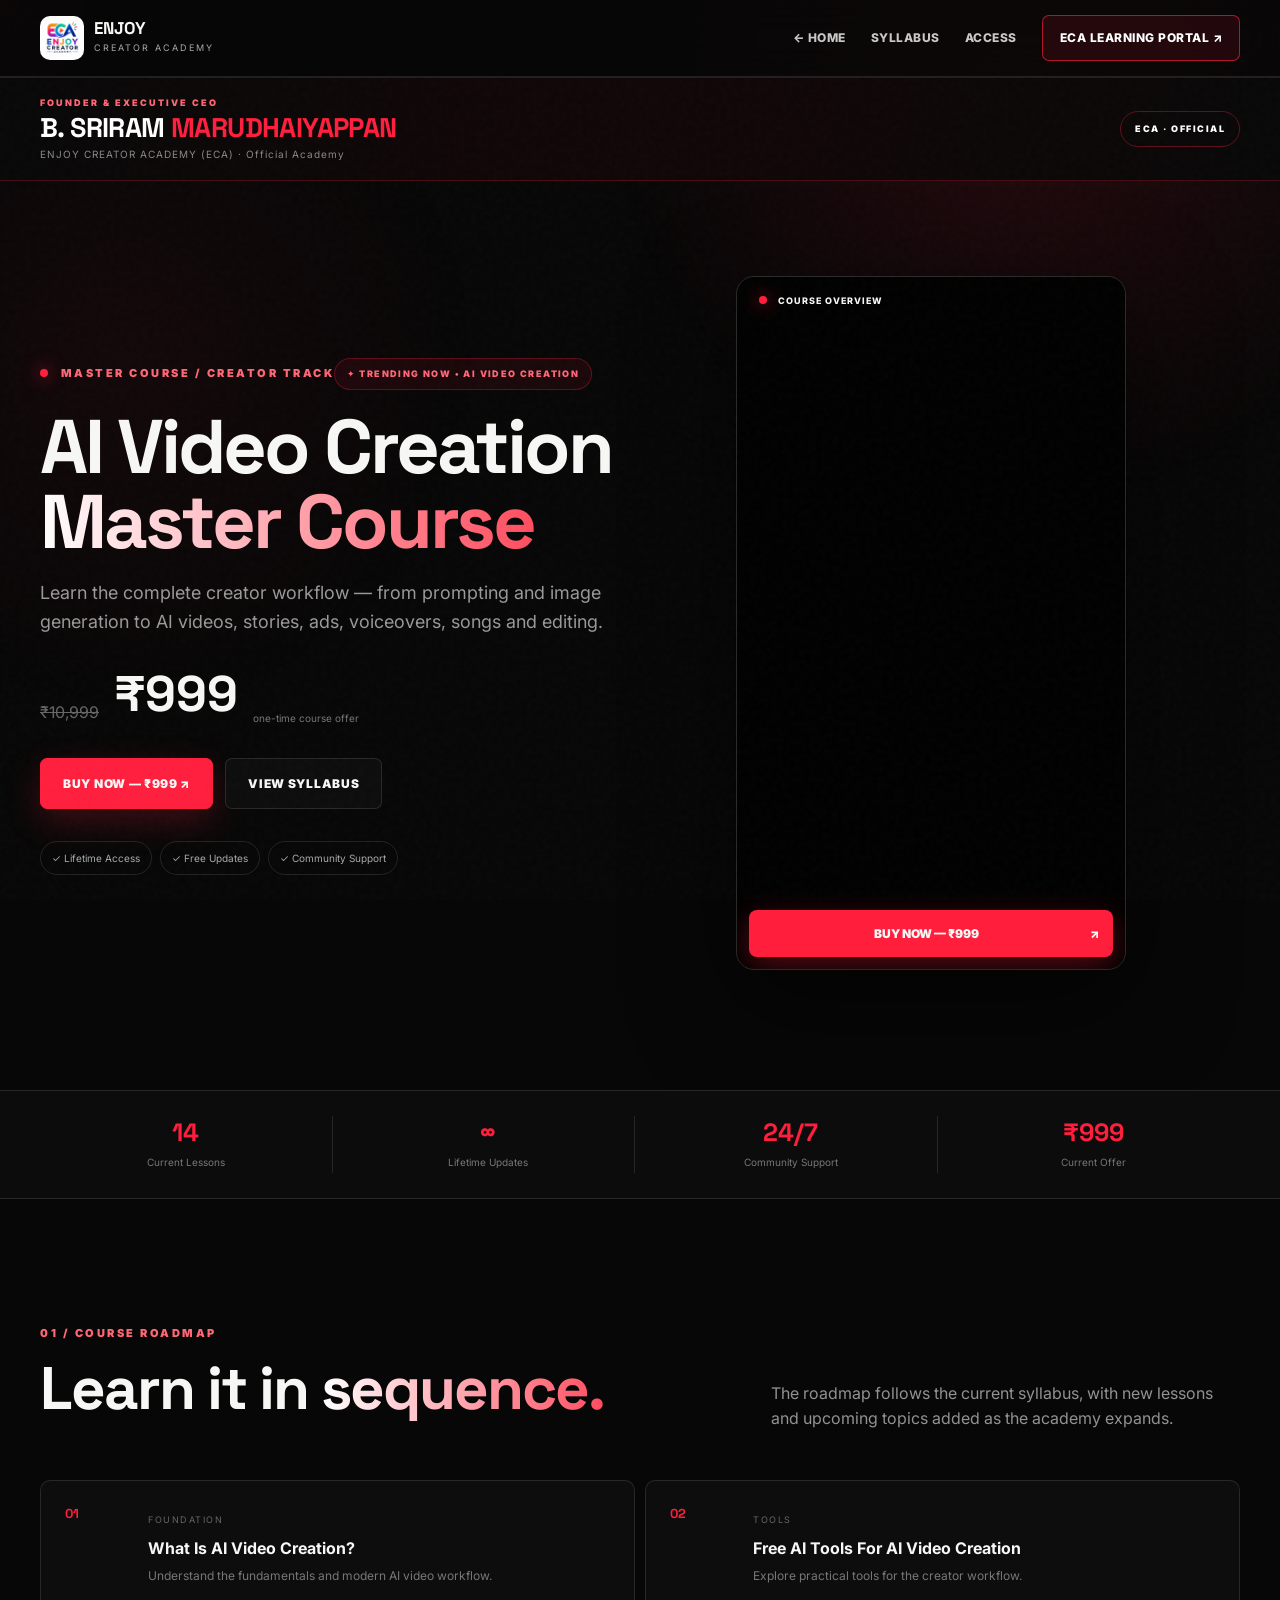
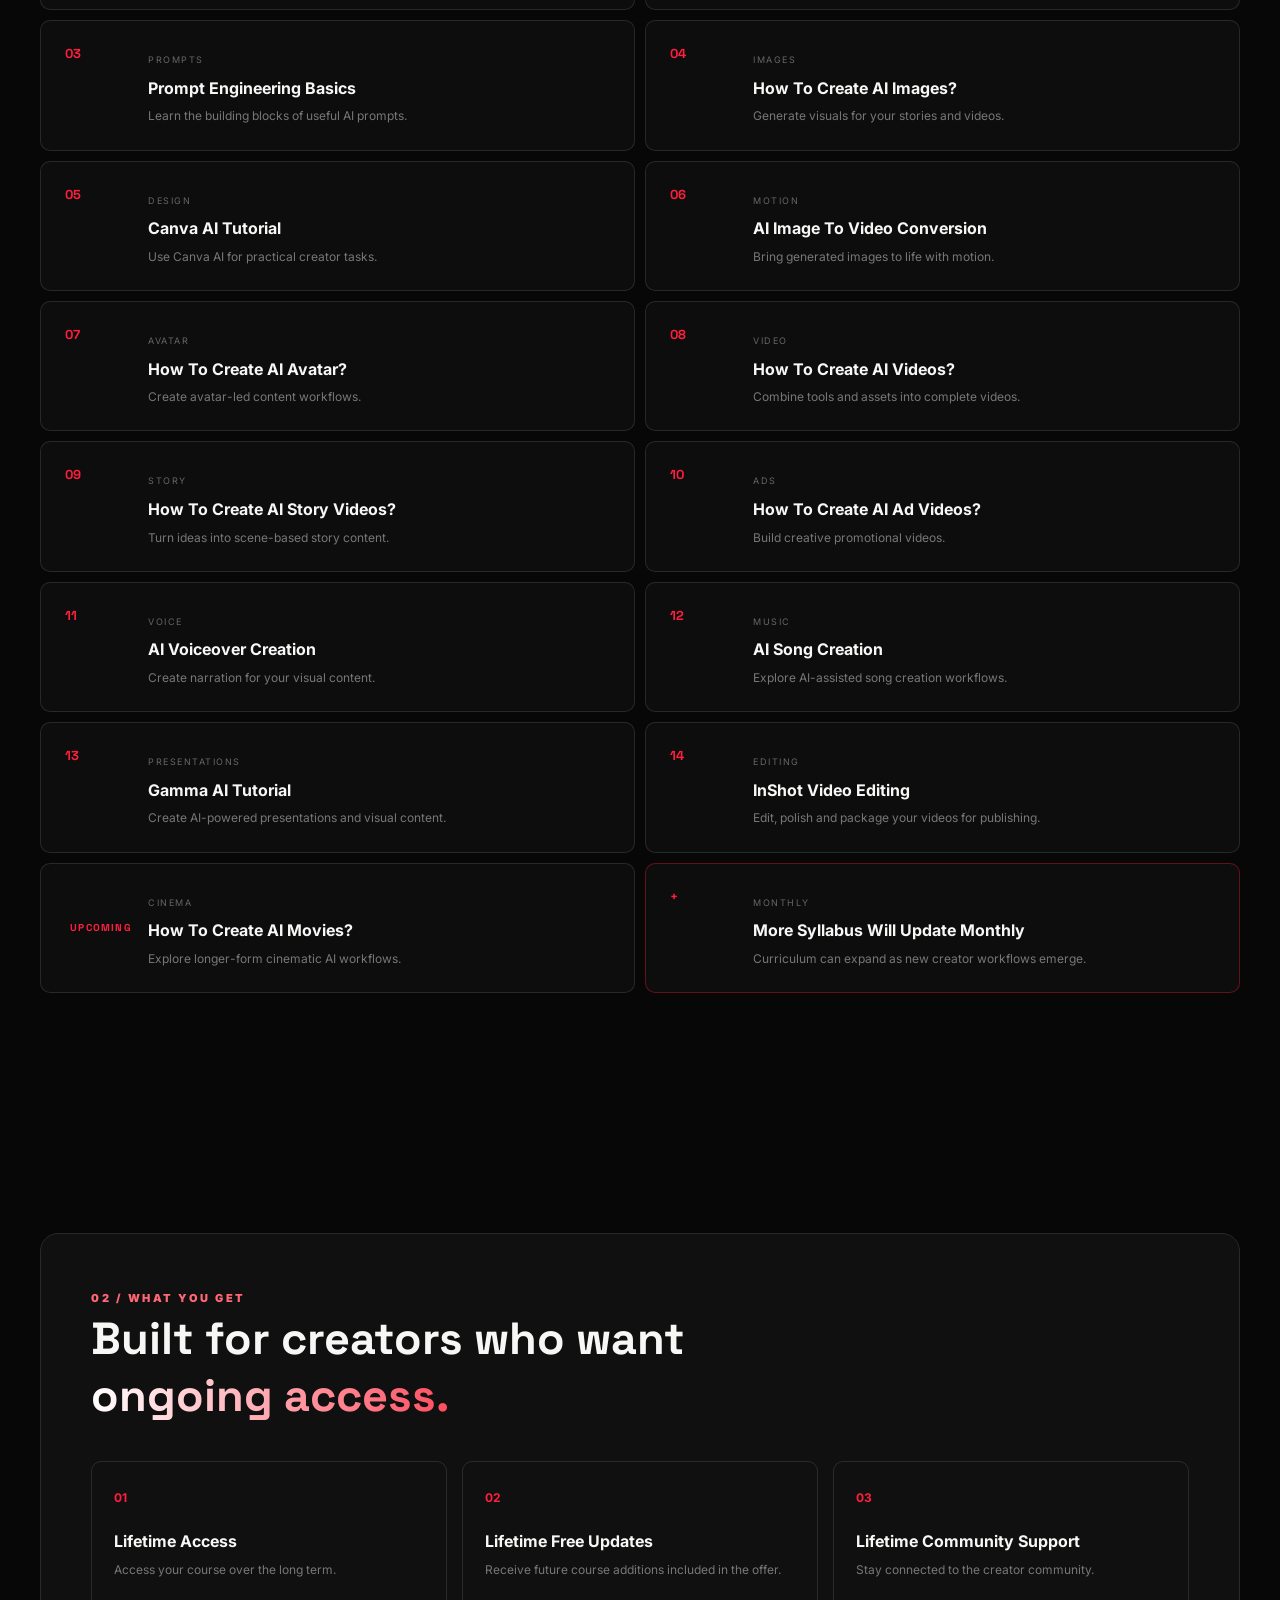
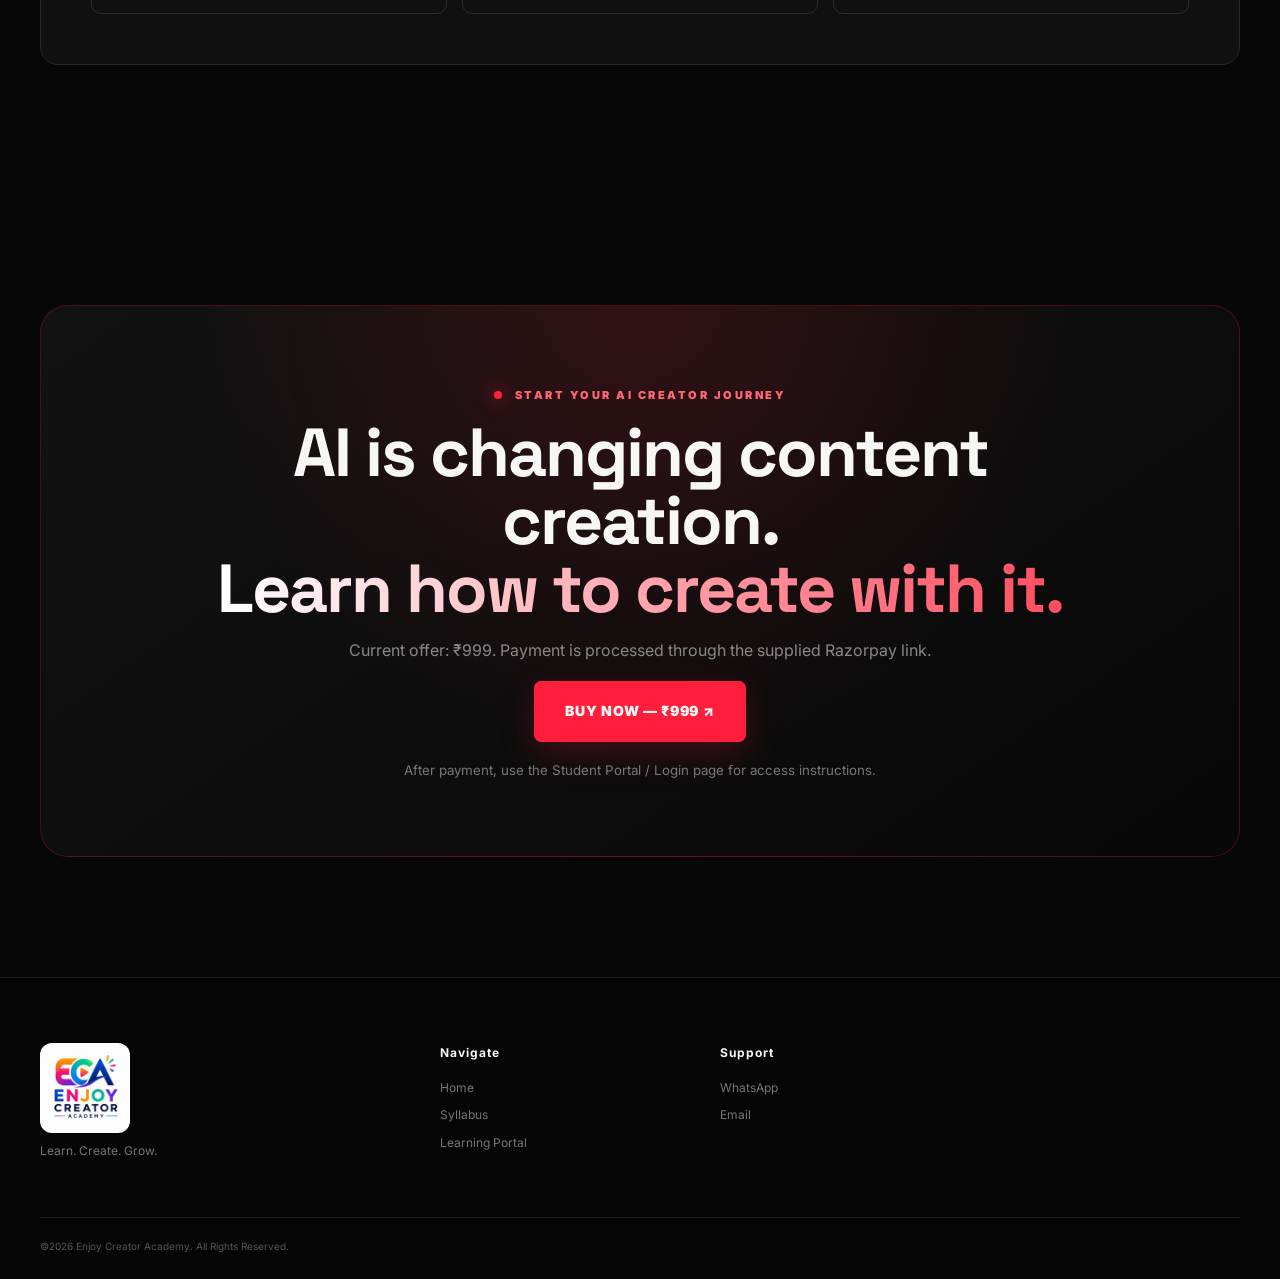
==== commit 0e904f46: "Add files via upload" ====
--- a/course.html
+++ b/course.html
@@ -2,6 +2,8 @@
 <html lang="en">
 <head>
   <meta charset="UTF-8"><meta name="viewport" content="width=device-width, initial-scale=1.0">
+  <meta name="description" content="AI Video Creation Master Course from ENJOY CREATOR ACADEMY. Learn practical AI video creation through a structured Tamil-friendly roadmap.">
+  <link rel="canonical" href="https://enjoycreatoracademy.in/course.html">
   <meta name="description" content="AI Video Creation Master Course by Enjoy Creator Academy — a structured 14-lesson roadmap covering AI images, video, avatars, stories, ads, voice, music and editing.">
   <meta property="og:type" content="product">
   <meta property="og:title" content="AI Video Creation Master Course | Enjoy Creator Academy">
@@ -17,11 +19,11 @@
 <body class="course-page">
   <div class="noise"></div><div class="cursor-glow"></div>
   <header class="site-header"><div class="container nav-wrap">
-    <a class="brand" href="index.html"><img src="assets/eca-logo.jpg" alt="ECA logo"><span><strong>ENJOY</strong><small>CREATOR ACADEMY</small></span></a>
+    <a class="brand" href="index.html"><img loading="lazy" decoding="async" src="assets/eca-logo.jpg" alt="ECA logo"><span><strong>ENJOY</strong><small>CREATOR ACADEMY</small></span></a>
     <nav class="main-nav static-nav"><a href="index.html">← HOME</a><a href="#syllabus">SYLLABUS</a><a href="#access">ACCESS</a><a class="nav-login" href="portal.html">ECA LEARNING PORTAL ↗</a></nav>
   </div></header>
 
-  <main>
+  <main><section class="founder-brand-bar" aria-label="Founder and ECA brand identity"><div class="container founder-brand-inner"><div><div class="founder-brand-label">FOUNDER & EXECUTIVE CEO</div><div class="founder-brand-name">B. SRIRAM <span>MARUDHAIYAPPAN</span></div><div class="founder-brand-role">ENJOY CREATOR ACADEMY (ECA) · Official Academy</div></div><div class="founder-brand-mark">ECA · OFFICIAL</div></div></section>
     <section class="course-hero section">
       <div class="container course-hero-grid">
         <div class="course-hero-copy reveal">
@@ -32,7 +34,7 @@
           <div class="hero-actions"><a class="btn btn-primary magnetic" href="https://rzp.io/rzp/KGXR4D3" target="_blank" rel="noopener">BUY NOW — ₹999 ↗</a><a class="btn btn-ghost" href="#syllabus">VIEW SYLLABUS</a></div>
           <div class="mini-trust"><span>✓ Lifetime Access</span><span>✓ Free Updates</span><span>✓ Community Support</span></div>
         </div>
-        <div class="course-video reveal"><div class="video-frame vertical"><div class="video-topline"><span class="live-dot"></span> COURSE OVERVIEW</div><iframe src="https://www.youtube.com/embed/_st41e0Zr7I?rel=0&modestbranding=1" title="AI Video Creation Master Course" allowfullscreen></iframe><a class="video-cta" href="https://rzp.io/rzp/KGXR4D3" target="_blank" rel="noopener">BUY NOW — ₹999 <span>↗</span></a></div></div>
+        <div class="course-video reveal"><div class="video-frame vertical"><div class="video-topline"><span class="live-dot"></span> COURSE OVERVIEW</div><iframe loading="lazy" src="https://www.youtube.com/embed/_st41e0Zr7I?rel=0&modestbranding=1" title="AI Video Creation Master Course" allowfullscreen></iframe><a class="video-cta" href="https://rzp.io/rzp/KGXR4D3" target="_blank" rel="noopener">BUY NOW — ₹999 <span>↗</span></a></div></div>
       </div>
     </section>
 
@@ -81,7 +83,7 @@
       </div>
     </section>
   </main>
-  <footer class="footer"><div class="container footer-grid"><div><img src="assets/eca-logo.jpg" class="footer-logo" alt="ECA logo"><p>Learn. Create. Grow.</p></div><div><h4>Navigate</h4><a href="index.html">Home</a><a href="#syllabus">Syllabus</a><a href="portal.html">Learning Portal</a></div><div><h4>Support</h4><a href="https://wa.me/916381046840" target="_blank" rel="noopener">WhatsApp</a><a href="mailto:work.enjoycreatoracademy@gmail.com">Email</a></div></div><div class="container copyright">©2026 Enjoy Creator Academy. All Rights Reserved.</div></footer>
+  <footer class="footer"><div class="container footer-grid"><div><img loading="lazy" decoding="async" src="assets/eca-logo.jpg" class="footer-logo" alt="ECA logo"><p>Learn. Create. Grow.</p></div><div><h4>Navigate</h4><a href="index.html">Home</a><a href="#syllabus">Syllabus</a><a href="portal.html">Learning Portal</a></div><div><h4>Support</h4><a href="https://wa.me/916381046840" target="_blank" rel="noopener">WhatsApp</a><a href="mailto:work.enjoycreatoracademy@gmail.com">Email</a></div></div><div class="container copyright">©2026 Enjoy Creator Academy. All Rights Reserved.</div></footer>
   <div class="mobile-sticky-cta"><a href="https://rzp.io/rzp/KGXR4D3" target="_blank" rel="noopener">BUY NOW — ₹999 <span>↗</span></a></div>
   <script type="application/ld+json">{"@context":"https://schema.org","@type":"Course","name":"AI Video Creation Master Course","description":"Structured 14-lesson AI video creation course by Enjoy Creator Academy.","provider":{"@type":"Organization","name":"Enjoy Creator Academy"},"offers":{"@type":"Offer","price":"999","priceCurrency":"INR"}}</script>
   <script src="script.js"></script>
--- a/style.css
+++ b/style.css
@@ -17,7 +17,7 @@
 @keyframes float{50%{transform:translateY(-12px)}}@keyframes marquee{to{transform:translateX(-50%)}}@keyframes pulse{50%{transform:scale(1.06);opacity:.75}}@keyframes pulseBorder{0%,100%{box-shadow:0 0 0 0 rgba(255,31,61,0)}50%{box-shadow:0 0 0 5px rgba(255,31,61,.08)}}
 .ticker{overflow:hidden;border-block:1px solid var(--line);background:#0a0a0a}.ticker-track{display:flex;gap:45px;white-space:nowrap;padding:18px 0;min-width:max-content;animation:marquee 25s linear infinite;font:800 14px Space Grotesk;letter-spacing:3px}.ticker i{color:var(--red);font-style:normal}
 .section-head{display:grid;grid-template-columns:1fr .7fr;gap:60px;align-items:end;margin-bottom:48px}.section-head h2{font:700 clamp(36px,5vw,60px)/1.05 Space Grotesk;letter-spacing:-2px;margin:12px 0}.section-head>p{color:#929292;margin:0}.feature-grid{display:grid;grid-template-columns:repeat(4,1fr);gap:12px}.feature-card,.lesson,.service-card,.coming{background:linear-gradient(145deg,#121212,#0b0b0b);border:1px solid var(--line);padding:28px;border-radius:12px;transition:.4s var(--ease)}.feature-card:hover,.lesson:hover,.service-card:hover,.coming:hover{transform:translateY(-7px);border-color:rgba(255,31,61,.45)}.feature-card .icon{display:block;color:var(--red);font-size:24px;margin-bottom:50px}.feature-card h3,.lesson h3,.service-card h3,.coming h3{font-size:17px}.feature-card p,.lesson p,.service-card p,.coming p{color:#858585;font-size:13px}
-.course-showcase{padding-top:40px}.course-card{display:grid;grid-template-columns:380px 1fr;gap:55px;align-items:center;background:linear-gradient(120deg,#151515,#090909);border:1px solid #2a2a2a;border-radius:20px;padding:45px;overflow:hidden;position:relative}.course-card:after{content:"";position:absolute;width:300px;height:300px;border-radius:50%;right:-120px;top:-120px;background:rgba(255,31,61,.12);filter:blur(40px)}.course-art{aspect-ratio:1;background:radial-gradient(circle at 50% 40%,#2d2d2d,#090909 62%);border:1px solid #333;border-radius:18px;display:grid;place-items:center;position:relative;overflow:hidden}.art-ring{position:absolute;width:72%;aspect-ratio:1;border:1px solid rgba(255,31,61,.7);border-radius:50%;animation:pulse 4s ease-in-out infinite}.art-play{width:76px;height:76px;border-radius:50%;display:grid;place-items:center;background:var(--red);font-size:20px;padding-left:4px;box-shadow:0 0 70px rgba(255,31,61,.35)}.course-art span{position:absolute;left:22px;bottom:20px;font:800 25px/1 Space Grotesk;letter-spacing:-1px}.course-info h2{font:700 45px/1.05 Space Grotesk;margin:14px 0}.course-info h2 em{font-style:normal}.course-info>p{color:#969696;max-width:650px}.course-pills,.mini-trust{display:flex;gap:8px;flex-wrap:wrap;margin:25px 0}.course-pills span,.mini-trust span{border:1px solid var(--line);padding:8px 11px;border-radius:100px;font-size:10px;color:#aaa}.price-row{display:flex;justify-content:space-between;align-items:end;gap:20px;margin-top:35px}.price-row small,.course-price small{display:block;color:#777;font-size:10px}.price-row strong{display:block;font:800 36px Space Grotesk}.price-row del{color:#666;font-size:15px;margin-right:8px}
+.course-showcase{padding-top:40px}.course-card{display:grid;grid-template-columns:380px 1fr;gap:55px;align-items:center;background:linear-gradient(120deg,#151515,#090909);border:1px solid #2a2a2a;border-radius:20px;padding:45px;overflow:hidden;position:relative}.course-card:after{content:"";position:absolute;width:300px;height:300px;border-radius:50%;right:-120px;top:-120px;background:rgba(255,31,61,.12);filter:blur(40px)}.course-art{aspect-ratio:1;background:#090909;border:1px solid #333;border-radius:18px;position:relative;overflow:hidden}.course-art img{display:block;width:100%;height:100%;object-fit:cover}.course-info h2{font:700 45px/1.05 Space Grotesk;margin:14px 0}.course-info h2 em{font-style:normal}.course-info>p{color:#969696;max-width:650px}.course-pills,.mini-trust{display:flex;gap:8px;flex-wrap:wrap;margin:25px 0}.course-pills span,.mini-trust span{border:1px solid var(--line);padding:8px 11px;border-radius:100px;font-size:10px;color:#aaa}.price-row{display:flex;justify-content:space-between;align-items:end;gap:20px;margin-top:35px}.price-row small,.course-price small{display:block;color:#777;font-size:10px}.price-row strong{display:block;font:800 36px Space Grotesk}.price-row del{color:#666;font-size:15px;margin-right:8px}
 .lesson-grid{display:grid;grid-template-columns:repeat(4,1fr);gap:10px}.lesson{min-height:190px}.lesson>span{font:800 12px Space Grotesk;color:var(--red);border:1px solid rgba(255,31,61,.35);padding:6px 8px;border-radius:6px}.lesson h3{margin-top:35px}.lesson.update{border-color:rgba(255,31,61,.35);background:linear-gradient(145deg,rgba(255,31,61,.1),#0b0b0b)}
 .benefits{background:#0a0a0a;border-block:1px solid var(--line)}.benefits-wrap{display:grid;grid-template-columns:.8fr 1.2fr;gap:100px}.benefit-copy h2{font:700 52px/1 Space Grotesk;letter-spacing:-2px;margin:15px 0}.benefit-copy p{color:#888}.benefit{display:grid;grid-template-columns:70px 1fr;gap:20px;padding:22px 0;border-bottom:1px solid var(--line)}.benefit b{color:var(--red);font:800 14px Space Grotesk}.benefit h3{margin:0 0 5px;font-size:18px}.benefit p{margin:0;color:#777;font-size:13px}
 .review-video-grid{display:grid;grid-template-columns:repeat(4,1fr);gap:15px}.review-video{aspect-ratio:9/16;border:3px solid #2a2a2a;border-radius:15px;overflow:hidden;background:#000;box-shadow:0 15px 40px rgba(0,0,0,.4)}.chat-title{margin:80px 0 25px}.chat-title h3{font:700 30px Space Grotesk;margin:10px 0 5px}.chat-title p{color:#777}.chat-grid{display:grid;grid-template-columns:repeat(5,1fr);gap:10px}.chat-card{padding:20px;border:1px solid var(--line);background:#101010;border-radius:10px;min-height:120px}.chat-card small{font-size:9px;color:var(--red);font-weight:900;letter-spacing:1px}.chat-card p{font-size:13px;color:#bbb;margin-top:12px}
@@ -42,7 +42,7 @@
 .floating-reminder>a:hover{transform:translateY(-2px);box-shadow:0 12px 32px rgba(255,31,61,.35)}
 @keyframes reminderShine{0%,55%{transform:translateX(-120%)}75%,100%{transform:translateX(120%)}}
 @keyframes pulseText{0%,100%{opacity:1}50%{opacity:.55}}
-@media(max-width:640px){.floating-reminder{top:78px;right:12px;width:calc(100vw - 24px);padding:16px 16px 14px;border-radius:13px}.floating-reminder strong{font-size:17px}.floating-reminder small{margin:7px 0 10px}.floating-reminder>a{padding:10px}.floating-reminder .reminder-close{top:7px;right:7px}}
+@media(max-width:640px){.floating-reminder{top:78px;right:16px;width:min(286px,calc(100vw - 32px));padding:14px 14px 12px;border-radius:13px}.floating-reminder strong{font-size:15px;line-height:1.25}.floating-reminder small{margin:6px 0 9px;font-size:9px}.floating-reminder>a{padding:9px;font-size:9px}.floating-reminder .reminder-close{top:7px;right:7px}}
 .lightbox{position:fixed;inset:0;background:rgba(0,0,0,.92);z-index:100;display:none;place-items:center;padding:30px}.lightbox.open{display:grid}.lightbox img{max-width:95vw;max-height:90vh;border-radius:8px}.lightbox-close{position:absolute;top:20px;right:25px;border:0;background:none;color:#fff;font-size:40px;cursor:pointer}
 .reveal{opacity:0;transform:translateY(28px);transition:opacity .8s var(--ease),transform .8s var(--ease)}.reveal.visible{opacity:1;transform:none}
 .course-hero{padding-top:95px}.course-trending-badge{display:inline-flex;margin-top:12px;padding:8px 12px;border:1px solid rgba(255,31,61,.3);border-radius:999px;background:rgba(255,31,61,.08);color:#ff6676;font-size:9px;font-weight:900;letter-spacing:1.4px;animation:pulseBorder 2.8s ease-in-out infinite}.course-hero-grid{display:grid;grid-template-columns:1.1fr .9fr;align-items:center;gap:80px}.course-hero h1{font:800 clamp(48px,6vw,76px)/.98 Space Grotesk;letter-spacing:-3px;margin:20px 0}.course-hero p{font-size:18px;color:#999;max-width:700px}.course-price{display:flex;align-items:end;gap:15px;margin-top:25px}.course-price del{color:#666}.course-price strong{font:800 50px Space Grotesk}.dark-strip{padding:25px 0;background:#0c0c0c;border-block:1px solid var(--line)}.stat-strip{display:grid;grid-template-columns:repeat(4,1fr);gap:10px}.stat-strip div{text-align:center;border-right:1px solid var(--line)}.stat-strip div:last-child{border:0}.stat-strip b{display:block;font:800 25px Space Grotesk;color:var(--red)}.stat-strip span{font-size:10px;color:#777}.syllabus-list{display:grid;grid-template-columns:repeat(2,1fr);gap:10px}.syllabus-item{display:grid;grid-template-columns:65px 1fr;gap:18px;padding:24px;border:1px solid var(--line);border-radius:10px;background:#0d0d0d;transition:.3s}.syllabus-item:hover{border-color:#555;transform:translateX(4px)}.syllabus-item>span{font:800 13px Space Grotesk;color:var(--red)}.syllabus-item small{color:#666;letter-spacing:1.5px;font-size:9px}.syllabus-item h3{font-size:16px;margin:5px 0}.syllabus-item p{font-size:12px;color:#777;margin:0}.syllabus-item.update{border-color:rgba(255,31,61,.35)}
@@ -102,3 +102,68 @@
   .mobile-sticky-cta span{font-size:16px}
 }
 @media(max-width:430px){.trust-points{grid-template-columns:1fr}.enroll-step h3{margin-top:16px}}
+
+/* Premium V4 — authority, outcomes and audience sections */
+.creation-outcomes,.outcomes-section,.audience-section,.academy-authority{position:relative}
+.outcome-grid,.audience-grid{display:grid;grid-template-columns:repeat(3,1fr);gap:16px;margin-top:34px}
+.outcome-card,.audience-card{padding:28px;border:1px solid rgba(255,255,255,.1);background:linear-gradient(145deg,rgba(255,255,255,.045),rgba(255,255,255,.015));border-radius:22px;transition:transform .3s ease,border-color .3s ease,background .3s ease}
+.outcome-card:hover,.audience-card:hover{transform:translateY(-5px);border-color:rgba(255,50,80,.45);background:linear-gradient(145deg,rgba(255,35,65,.08),rgba(255,255,255,.02))}
+.outcome-card>span,.audience-card>b{display:inline-flex;width:38px;height:38px;align-items:center;justify-content:center;border-radius:50%;border:1px solid rgba(255,50,80,.45);color:#ff3150;font-weight:800;font-size:12px;margin-bottom:20px}
+.outcome-card h3,.audience-card h3{margin:0 0 9px;font-size:21px}.outcome-card p,.audience-card p{margin:0;color:rgba(255,255,255,.62);line-height:1.7}
+.outcomes-panel{display:grid;grid-template-columns:1fr 1fr;gap:44px;padding:46px;border:1px solid rgba(255,255,255,.1);border-radius:28px;background:linear-gradient(135deg,rgba(255,35,65,.08),rgba(255,255,255,.025))}
+.outcomes-panel h2{margin:10px 0 14px}.outcomes-panel>div>p{color:rgba(255,255,255,.64);line-height:1.8;max-width:600px}.outcomes-list{display:grid;gap:13px}.outcomes-list div{display:flex;gap:13px;align-items:flex-start;padding:16px 18px;border-radius:15px;background:rgba(255,255,255,.035);border:1px solid rgba(255,255,255,.07)}.outcomes-list b{color:#ff3150;font-size:17px}.outcomes-list span{color:rgba(255,255,255,.78);line-height:1.55}
+.authority-card{display:grid;grid-template-columns:1.25fr .75fr;gap:30px;padding:48px;border:1px solid rgba(255,255,255,.1);border-radius:28px;background:radial-gradient(circle at 10% 0%,rgba(255,35,65,.12),transparent 45%),rgba(255,255,255,.02)}
+.authority-copy h2{margin:10px 0 14px}.authority-copy p{color:rgba(255,255,255,.68);line-height:1.8;max-width:760px}.authority-links{display:flex;flex-wrap:wrap;gap:12px;margin-top:25px}.authority-links a{padding:12px 15px;border-radius:12px;border:1px solid rgba(255,255,255,.12);color:#fff;text-decoration:none;font-size:12px;font-weight:800;letter-spacing:.08em}.authority-links a:hover{border-color:rgba(255,50,80,.5)}
+.authority-facts{display:grid;gap:10px}.authority-facts div{padding:16px;border-radius:15px;background:rgba(255,255,255,.035);border:1px solid rgba(255,255,255,.07)}.authority-facts span{display:block;color:rgba(255,255,255,.42);font-size:10px;letter-spacing:.16em;margin-bottom:5px}.authority-facts b{font-size:13px;letter-spacing:.04em}
+@media(max-width:900px){.outcome-grid,.audience-grid{grid-template-columns:repeat(2,1fr)}.outcomes-panel,.authority-card{grid-template-columns:1fr;padding:30px}}
+@media(max-width:600px){.outcome-grid,.audience-grid{grid-template-columns:1fr;gap:12px}.outcome-card,.audience-card{padding:22px}.outcomes-panel{padding:24px;border-radius:22px}.authority-card{padding:24px;border-radius:22px}.authority-links a{width:100%;text-align:center}.outcome-card h3,.audience-card h3{font-size:19px}}
+
+/* Premium V5 — creator journey, tools, projects, differentiation, career and final CTA */
+.creator-roadmap,.tools-section,.projects-section,.difference-section,.career-section,.final-cta-section{position:relative}
+.creator-roadmap{background:#090909;border-block:1px solid var(--line)}
+.journey-grid{display:grid;grid-template-columns:repeat(5,1fr);gap:10px}
+.journey-step{padding:25px 20px;border:1px solid var(--line);border-radius:18px;background:linear-gradient(145deg,#111,#0a0a0a);position:relative;overflow:hidden}
+.journey-step:after{content:"";position:absolute;right:-30px;bottom:-30px;width:90px;height:90px;border-radius:50%;background:rgba(255,31,61,.08)}
+.journey-step span{display:inline-flex;width:34px;height:34px;align-items:center;justify-content:center;border-radius:50%;color:var(--red);border:1px solid rgba(255,31,61,.35);font:800 11px Space Grotesk}
+.journey-step h3{margin:22px 0 6px;font-size:18px}.journey-step p{margin:0;color:#777;font-size:12px;line-height:1.65}
+.tools-grid{display:grid;grid-template-columns:repeat(4,1fr);gap:10px}.tool-chip{padding:22px;border:1px solid var(--line);border-radius:15px;background:#0d0d0d}.tool-chip b{display:block;color:var(--red);font:800 10px Space Grotesk;margin-bottom:14px}.tool-chip strong{display:block;font-size:16px}.tool-chip span{display:block;color:#777;font-size:11px;margin-top:5px}
+.project-grid,.career-grid{display:grid;grid-template-columns:repeat(3,1fr);gap:12px}.project-card,.career-card{padding:28px;border:1px solid var(--line);border-radius:18px;background:linear-gradient(145deg,#121212,#0b0b0b);transition:.3s ease}.project-card:hover,.career-card:hover{transform:translateY(-5px);border-color:rgba(255,31,61,.4)}.project-card>span,.career-card>span{font:800 9px Space Grotesk;color:var(--red);letter-spacing:1.5px}.project-card h3,.career-card h3{margin:18px 0 7px;font-size:19px}.project-card p,.career-card p{margin:0;color:#777;font-size:12px;line-height:1.7}
+.difference-section{background:#0a0a0a;border-block:1px solid var(--line)}.difference-panel{display:grid;grid-template-columns:1fr 1fr;gap:45px;padding:50px;border:1px solid var(--line);border-radius:28px;background:radial-gradient(circle at 0 0,rgba(255,31,61,.11),transparent 45%),#0d0d0d}.difference-panel h2{font:700 clamp(38px,5vw,58px)/1.02 Space Grotesk;letter-spacing:-2px;margin:12px 0}.difference-panel>div>p{color:#858585;line-height:1.8;max-width:620px}.difference-list{display:grid;gap:9px}.difference-list div{display:flex;gap:14px;padding:16px;border:1px solid rgba(255,255,255,.07);border-radius:13px;background:rgba(255,255,255,.025)}.difference-list b{color:var(--red);font:800 10px Space Grotesk}.difference-list span{color:#999;font-size:12px}.difference-list strong{color:#fff}
+.final-cta-section{padding-top:80px}.final-cta-card{text-align:center;padding:75px 30px;border:1px solid rgba(255,31,61,.25);border-radius:28px;background:radial-gradient(circle at 50% 0,rgba(255,31,61,.15),transparent 55%),linear-gradient(145deg,#121212,#080808)}.final-cta-card h2{font:700 clamp(40px,6vw,68px)/1 Space Grotesk;letter-spacing:-2px;margin:12px auto 15px}.final-cta-card>p{max-width:650px;margin:0 auto;color:#888}.final-cta-price{display:flex;align-items:baseline;justify-content:center;gap:13px;margin:30px 0 20px}.final-cta-price del{color:#666;font:600 18px Space Grotesk}.final-cta-price strong{font:900 48px Space Grotesk}.final-cta-price span{color:#ff6676;font:900 9px Space Grotesk;letter-spacing:1.5px}.final-cta-actions{display:flex;justify-content:center;gap:10px;flex-wrap:wrap}.final-cta-actions .btn{min-width:190px}
+@media(max-width:1000px){.journey-grid{grid-template-columns:repeat(3,1fr)}.tools-grid{grid-template-columns:repeat(2,1fr)}}
+@media(max-width:800px){.project-grid,.career-grid{grid-template-columns:repeat(2,1fr)}.difference-panel{grid-template-columns:1fr;padding:32px}.journey-grid{grid-template-columns:repeat(2,1fr)}}
+@media(max-width:600px){.journey-grid,.tools-grid,.project-grid,.career-grid{grid-template-columns:1fr}.journey-step,.tool-chip,.project-card,.career-card{padding:22px}.difference-panel{padding:24px;border-radius:22px}.final-cta-card{padding:55px 20px;border-radius:22px}.final-cta-price strong{font-size:42px}.final-cta-actions .btn{width:100%}}
+
+/* Premium V5.1 — B. Sriram Marudhaiyappan brand authority */
+.founder-brand-bar{border-block:1px solid rgba(255,31,61,.24);background:linear-gradient(90deg,#080808,#120607,#080808);padding:18px 0}
+.founder-brand-inner{display:flex;align-items:center;justify-content:space-between;gap:24px}
+.founder-brand-label{font-size:9px;letter-spacing:2px;color:#ff6676;font-weight:900}
+.founder-brand-name{font:800 clamp(18px,2.6vw,27px)/1 Space Grotesk;letter-spacing:-.6px;color:#fff;margin-top:4px}
+.founder-brand-name span{color:var(--red)}
+.founder-brand-role{font-size:10px;color:#888;margin-top:5px;letter-spacing:1px}
+.founder-brand-mark{border:1px solid rgba(255,31,61,.35);border-radius:999px;padding:10px 14px;font-size:9px;font-weight:900;letter-spacing:1.5px;color:#fff;white-space:nowrap}
+.founder-signature{display:inline-flex;align-items:center;gap:10px;padding:8px 12px;border:1px solid rgba(255,31,61,.28);border-radius:999px;background:rgba(255,31,61,.06);color:#ff8995;font-size:9px;font-weight:900;letter-spacing:1.2px;margin-bottom:12px}
+.founder-signature b{color:#fff}
+.brand-authority-card{display:grid;grid-template-columns:auto 1fr;gap:18px;align-items:center;padding:24px;border:1px solid rgba(255,31,61,.25);border-radius:18px;background:linear-gradient(135deg,rgba(255,31,61,.08),rgba(255,255,255,.02))}
+.brand-authority-avatar{width:72px;height:72px;border-radius:50%;object-fit:cover;border:2px solid rgba(255,31,61,.5)}
+.brand-authority-card small{display:block;color:#ff6676;font-size:8px;letter-spacing:2px;font-weight:900;margin-bottom:5px}
+.brand-authority-card strong{display:block;color:#fff;font:800 20px Space Grotesk}
+.brand-authority-card span{display:block;color:#777;font-size:10px;margin-top:4px}
+@media(max-width:600px){.founder-brand-inner{align-items:flex-start;flex-direction:column}.founder-brand-mark{align-self:flex-start}.brand-authority-card{grid-template-columns:auto 1fr;padding:18px}.brand-authority-avatar{width:58px;height:58px}.brand-authority-card strong{font-size:16px}}
+
+/* Premium Founder Presentation — V5.2 */
+.founder-premium{background:radial-gradient(circle at 8% 30%,rgba(255,31,61,.07),transparent 32%),#090909;border-block:1px solid var(--line)}
+.founder-premium-head{display:flex;align-items:end;justify-content:space-between;gap:25px;margin-bottom:34px}
+.founder-premium-head h2{font:700 clamp(38px,5vw,58px)/1.02 Space Grotesk;letter-spacing:-2px;margin:10px 0 0}
+.founder-seal{display:inline-flex;align-items:center;justify-content:center;padding:11px 15px;border:1px solid rgba(255,31,61,.35);border-radius:999px;background:rgba(255,31,61,.05);color:#fff;font:800 8px Space Grotesk;letter-spacing:1.6px;white-space:nowrap}
+.founder-premium-card{display:grid;grid-template-columns:minmax(300px,.82fr) 1.18fr;gap:0;border:1px solid rgba(255,31,61,.25);border-radius:28px;overflow:hidden;background:linear-gradient(135deg,#121212,#090909);box-shadow:0 24px 80px rgba(0,0,0,.35)}
+.founder-portrait-wrap{padding:30px;background:linear-gradient(145deg,rgba(255,31,61,.09),rgba(255,255,255,.015));border-right:1px solid var(--line);display:flex;flex-direction:column;justify-content:center}
+.founder-portrait-frame{position:relative;aspect-ratio:4/5;max-width:420px;width:100%;margin:auto;border:1px solid rgba(255,31,61,.35);padding:10px;background:#070707;box-shadow:0 20px 55px rgba(0,0,0,.45)}
+.founder-portrait-frame:before{content:"";position:absolute;inset:6px;border:1px solid rgba(255,255,255,.08);pointer-events:none;z-index:2}
+.founder-portrait-frame img{width:100%;height:100%;object-fit:cover;display:block;filter:saturate(.92) contrast(1.04)}
+.portrait-corner{position:absolute;width:28px;height:28px;z-index:3;pointer-events:none}.portrait-corner-tl{top:-1px;left:-1px;border-top:2px solid var(--red);border-left:2px solid var(--red)}.portrait-corner-br{right:-1px;bottom:-1px;border-right:2px solid var(--red);border-bottom:2px solid var(--red)}
+.founder-identity-chip{margin:14px auto 0;width:min(100%,420px);padding:15px 17px;border:1px solid rgba(255,255,255,.08);background:rgba(0,0,0,.35);border-radius:12px;text-align:left}.founder-identity-chip small{display:block;color:#ff6676;font:900 8px Space Grotesk;letter-spacing:1.7px}.founder-identity-chip strong{display:block;color:#fff;font:800 14px Space Grotesk;margin-top:6px}.founder-identity-chip span{display:block;color:#777;font-size:9px;letter-spacing:.8px;margin-top:4px}
+.founder-premium-copy{padding:52px 52px 45px;display:flex;flex-direction:column;justify-content:center}.founder-premium-copy h3{font:700 clamp(38px,4.4vw,56px)/1.02 Space Grotesk;letter-spacing:-2px;margin:0 0 10px}.founder-premium-copy h4{font:800 11px Space Grotesk;color:#fff;letter-spacing:1px;margin:0 0 22px}.founder-premium-copy p{max-width:700px;color:#858585;line-height:1.85;font-size:13px;margin:0 0 12px}.founder-pillars{display:grid;grid-template-columns:repeat(3,1fr);gap:8px;margin:23px 0 25px}.founder-pillars div{padding:14px;border:1px solid rgba(255,255,255,.07);background:rgba(255,255,255,.02);border-radius:12px}.founder-pillars b{display:block;color:var(--red);font:900 8px Space Grotesk;letter-spacing:1.4px}.founder-pillars span{display:block;color:#ddd;font-size:10px;line-height:1.45;margin-top:8px}.founder-premium-actions{display:flex;align-items:center;gap:18px;flex-wrap:wrap}.founder-profile-link{font:900 9px Space Grotesk;letter-spacing:1.1px;color:#777}.founder-profile-link:hover{color:#fff}
+.founder-legacy-strip{display:grid;grid-template-columns:1fr 1fr 1fr;gap:1px;margin-top:14px;border:1px solid var(--line);border-radius:15px;overflow:hidden;background:var(--line)}.founder-legacy-strip div{padding:17px 19px;background:#0d0d0d}.founder-legacy-strip small{display:block;color:#666;font:900 8px Space Grotesk;letter-spacing:1.5px}.founder-legacy-strip strong{display:block;color:#fff;font:800 10px Space Grotesk;line-height:1.45;margin-top:6px}.founder-profile-page{background:#090909}
+@media(max-width:800px){.founder-premium-card{grid-template-columns:1fr}.founder-portrait-wrap{border-right:0;border-bottom:1px solid var(--line)}.founder-premium-copy{padding:34px 25px}.founder-pillars{grid-template-columns:1fr}.founder-legacy-strip{grid-template-columns:1fr}.founder-premium-head{align-items:flex-start;flex-direction:column}.founder-seal{align-self:flex-start}}
+@media(max-width:600px){.founder-premium-head h2{font-size:38px}.founder-portrait-wrap{padding:20px}.founder-premium-copy h3{font-size:38px}.founder-premium-copy h4{line-height:1.5}.founder-premium-card{border-radius:20px}.founder-identity-chip strong{font-size:12px}}
